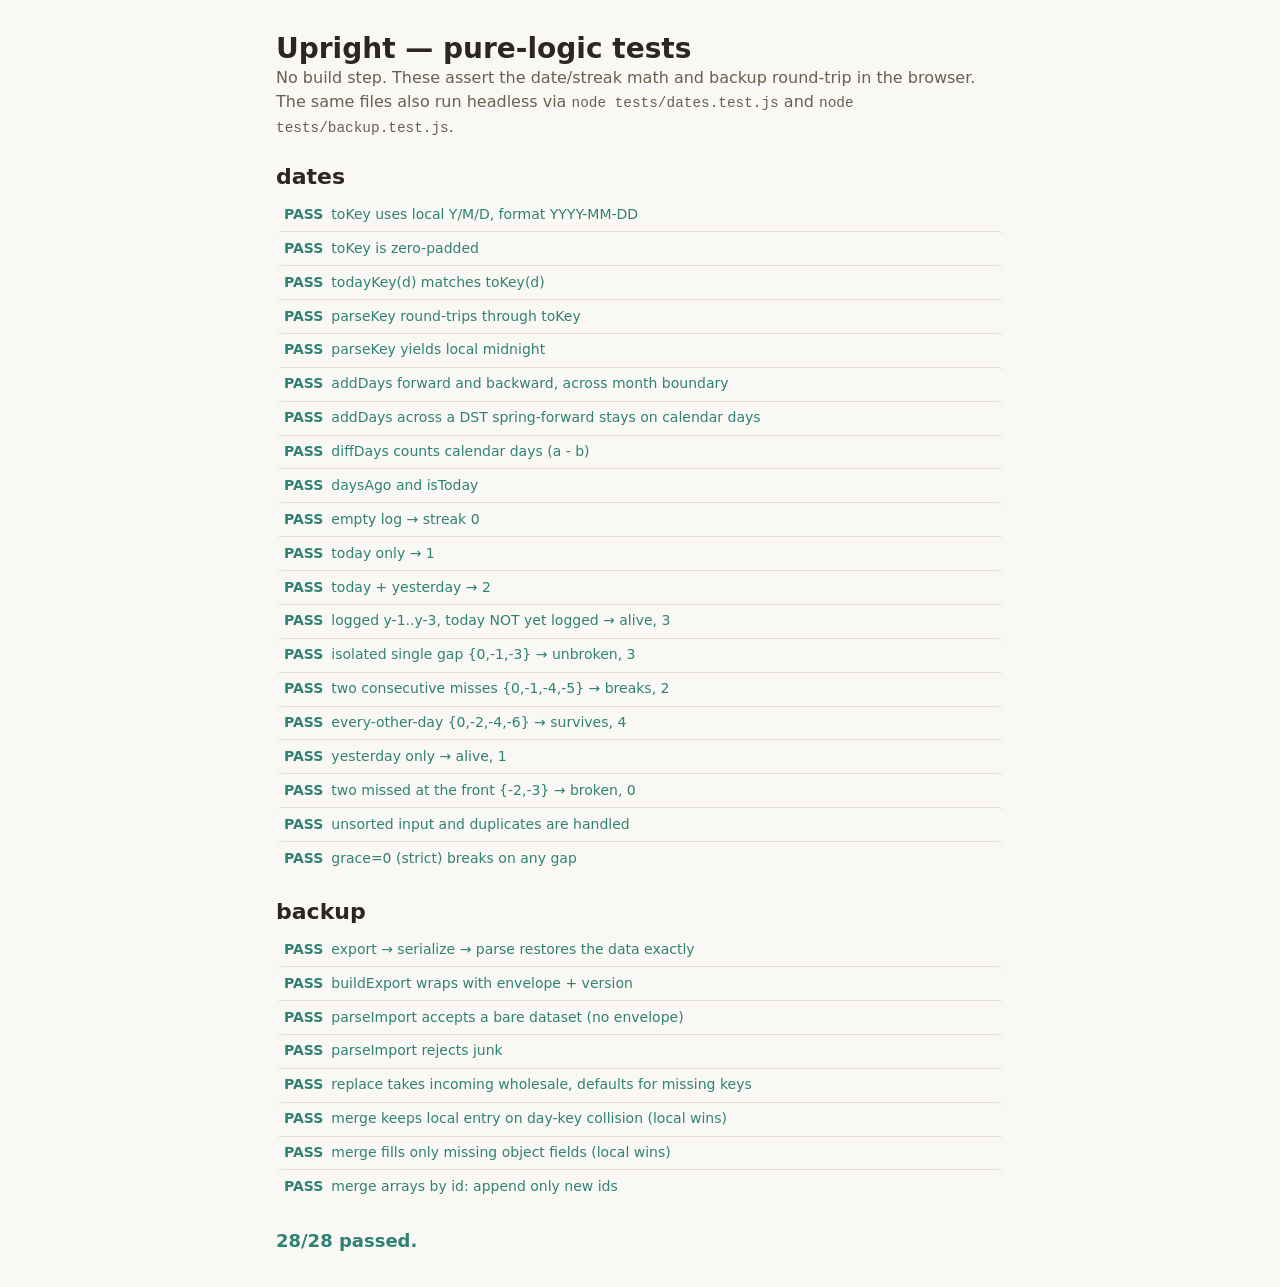
==== tests/index.html @ 831e99bb "Phase 0: foundation (store, dates, backup, router, shell) Local-first back-recovery app scaffold. No" ====
<!DOCTYPE html>
<html lang="en">
<head>
  <meta charset="UTF-8" />
  <meta name="viewport" content="width=device-width, initial-scale=1" />
  <title>Upright — tests</title>
  <link rel="stylesheet" href="../styles/tokens.css" />
  <link rel="stylesheet" href="../styles/base.css" />
  <link rel="stylesheet" href="../styles/components.css" />
  <style>
    body { max-width: 760px; margin: 0 auto; padding: 2rem 1rem; }
    .result { display: flex; gap: .5rem; padding: .35rem .5rem; border-radius: var(--radius-sm); font-size: var(--text-sm); }
    .result + .result { border-top: 1px solid var(--color-border); }
    .pass { color: var(--color-primary); }
    .fail { background: var(--color-danger-soft); color: var(--color-danger); }
    .detail { font-family: var(--font-mono); font-size: var(--text-xs); white-space: pre-wrap; opacity: .85; }
    .suite-title { margin: 1.5rem 0 .5rem; }
    .summary { font-size: var(--text-lg); font-weight: 600; margin-top: 1.5rem; }
  </style>
</head>
<body>
  <h1>Upright — pure-logic tests</h1>
  <p class="text-muted">No build step. These assert the date/streak math and backup round-trip in the browser.
  The same files also run headless via <code>node tests/dates.test.js</code> and <code>node tests/backup.test.js</code>.</p>
  <div id="out"></div>

  <script type="module">
    import datesSuite from './dates.test.js';
    import backupSuite from './backup.test.js';

    const out = document.getElementById('out');
    const suites = [datesSuite, backupSuite];
    let total = 0, failed = 0;

    for (const s of suites) {
      const h = document.createElement('h2');
      h.className = 'suite-title';
      h.textContent = s.name;
      out.appendChild(h);
      for (const r of s.results) {
        total++;
        if (!r.ok) failed++;
        const row = document.createElement('div');
        row.className = 'result ' + (r.ok ? 'pass' : 'fail');
        const tag = document.createElement('strong');
        tag.textContent = r.ok ? 'PASS' : 'FAIL';
        const label = document.createElement('span');
        label.textContent = r.label;
        row.append(tag, label);
        if (r.detail) {
          const d = document.createElement('div');
          d.className = 'detail';
          d.textContent = r.detail;
          row.appendChild(d);
        }
        out.appendChild(row);
      }
    }

    const summary = document.createElement('div');
    summary.className = 'summary ' + (failed ? 'fail' : 'pass');
    summary.textContent = `${total - failed}/${total} passed.`;
    out.appendChild(summary);
  </script>
</body>
</html>
---- styles/tokens.css ----
/* tokens.css — design tokens. The single place colors, spacing, type and
   elevation are defined. Everything else references var(--…) so the whole app
   re-themes from here. Light is default; dark follows the OS via
   prefers-color-scheme, and can be forced with <html data-theme="dark|light">. */

:root {
  /* --- palette: calm, warm, recovery-minded ----------------------------- */
  /* Brand: a grounded teal-green (steady, clinical-but-kind). */
  --green-50: #eef6f4;
  --green-100: #d4e9e4;
  --green-200: #a9d3c9;
  --green-300: #79b8ab;
  --green-400: #4f9c8d;
  --green-500: #2f8273; /* primary */
  --green-600: #246a5e;
  --green-700: #1c5249;
  /* Accent: warm amber for streaks / encouragement. */
  --amber-300: #f1c27a;
  --amber-400: #e6a957;
  --amber-500: #d8913a;
  /* Signal colors. */
  --red-400: #e07a6b;
  --red-500: #cf5c4c;
  --blue-400: #5b9bd1; /* water */
  --violet-400: #8a86d6;

  /* Neutrals: warm sand greys so the UI feels soft, not sterile. */
  --sand-0: #ffffff;
  --sand-50: #faf8f5;
  --sand-100: #f3efe9;
  --sand-200: #e7e0d6;
  --sand-300: #d6ccbe;
  --sand-400: #b3a795;
  --sand-500: #8c8170;
  --sand-600: #66604f; /* lowered for contrast on light surfaces */
  --sand-700: #423d33;
  --sand-800: #2b271f;
  --sand-900: #1c1a15;

  /* --- semantic tokens (light) ------------------------------------------ */
  --color-bg: var(--sand-50);
  --color-bg-elevated: var(--sand-0);
  --color-surface: var(--sand-0);
  --color-surface-2: var(--sand-100);
  --color-border: var(--sand-200);
  --color-border-strong: var(--sand-300);

  --color-text: var(--sand-800);
  --color-text-muted: var(--sand-600);
  --color-text-faint: var(--sand-500);
  --color-text-on-accent: #ffffff;

  --color-primary: var(--green-500);
  --color-primary-hover: var(--green-600);
  --color-primary-soft: var(--green-50);
  --color-primary-border: var(--green-200);

  --color-accent: var(--amber-500);
  --color-accent-soft: #fbf1df;

  --color-danger: var(--red-500);
  --color-danger-soft: #fbece9;
  --color-water: var(--blue-400);

  --color-focus: var(--green-400);

  /* --- spacing scale (4px base) ----------------------------------------- */
  --space-1: 0.25rem;
  --space-2: 0.5rem;
  --space-3: 0.75rem;
  --space-4: 1rem;
  --space-5: 1.5rem;
  --space-6: 2rem;
  --space-7: 3rem;
  --space-8: 4rem;

  /* --- radii ------------------------------------------------------------ */
  --radius-sm: 6px;
  --radius-md: 10px;
  --radius-lg: 16px;
  --radius-xl: 24px;
  --radius-full: 999px;

  /* --- typography ------------------------------------------------------- */
  --font-sans: ui-sans-serif, system-ui, -apple-system, "Segoe UI", Roboto, Helvetica, Arial, sans-serif;
  --font-mono: ui-monospace, "SF Mono", Menlo, Consolas, monospace;

  --text-xs: 0.75rem;
  --text-sm: 0.875rem;
  --text-base: 1rem;
  --text-lg: 1.125rem;
  --text-xl: 1.375rem;
  --text-2xl: 1.75rem;
  --text-3xl: 2.25rem;

  --leading-tight: 1.2;
  --leading-normal: 1.55;

  --weight-normal: 400;
  --weight-medium: 500;
  --weight-semibold: 600;
  --weight-bold: 700;

  /* --- elevation -------------------------------------------------------- */
  --shadow-sm: 0 1px 2px rgba(28, 26, 21, 0.06), 0 1px 1px rgba(28, 26, 21, 0.04);
  --shadow-md: 0 2px 8px rgba(28, 26, 21, 0.08), 0 1px 3px rgba(28, 26, 21, 0.05);
  --shadow-lg: 0 8px 28px rgba(28, 26, 21, 0.12), 0 2px 8px rgba(28, 26, 21, 0.06);

  /* --- motion ----------------------------------------------------------- */
  --transition-fast: 120ms ease;
  --transition-base: 200ms ease;

  /* --- layout ----------------------------------------------------------- */
  --layout-max: 1100px;
  --header-h: 60px;
  --z-header: 100;
  --z-toast: 1000;
}

@media (prefers-color-scheme: dark) {
  :root:not([data-theme="light"]) {
    --color-bg: var(--sand-900);
    --color-bg-elevated: var(--sand-800);
    --color-surface: #232017;
    --color-surface-2: #2c281f;
    --color-border: #38332a;
    --color-border-strong: #4a4438;

    --color-text: #f1ece2;
    --color-text-muted: #b8b0a0;
    --color-text-faint: #8c8473;
    --color-text-on-accent: #11150f;

    --color-primary: var(--green-300);
    --color-primary-hover: var(--green-200);
    --color-primary-soft: #1a2a26;
    --color-primary-border: #2c4a43;

    --color-accent: var(--amber-300);
    --color-accent-soft: #33291a;

    --color-danger: var(--red-400);
    --color-danger-soft: #3a221f;
    --color-water: #6fa9d6;

    --color-focus: var(--green-300);

    --shadow-sm: 0 1px 2px rgba(0, 0, 0, 0.4);
    --shadow-md: 0 2px 10px rgba(0, 0, 0, 0.45);
    --shadow-lg: 0 10px 32px rgba(0, 0, 0, 0.55);
  }
}

/* Forced dark via attribute (mirrors the media query block above). */
:root[data-theme="dark"] {
  --color-bg: var(--sand-900);
  --color-bg-elevated: var(--sand-800);
  --color-surface: #232017;
  --color-surface-2: #2c281f;
  --color-border: #38332a;
  --color-border-strong: #4a4438;
  --color-text: #f1ece2;
  --color-text-muted: #b8b0a0;
  --color-text-faint: #8c8473;
  --color-text-on-accent: #11150f;
  --color-primary: var(--green-300);
  --color-primary-hover: var(--green-200);
  --color-primary-soft: #1a2a26;
  --color-primary-border: #2c4a43;
  --color-accent: var(--amber-300);
  --color-accent-soft: #33291a;
  --color-danger: var(--red-400);
  --color-danger-soft: #3a221f;
  --color-water: #6fa9d6;
  --color-focus: var(--green-300);
}
---- styles/base.css ----
/* base.css — reset + element defaults + accessibility primitives. */

*,
*::before,
*::after {
  box-sizing: border-box;
}

* {
  margin: 0;
}

html {
  -webkit-text-size-adjust: 100%;
  scroll-behavior: smooth;
}

body {
  font-family: var(--font-sans);
  font-size: var(--text-base);
  line-height: var(--leading-normal);
  color: var(--color-text);
  background: var(--color-bg);
  min-height: 100vh;
  -webkit-font-smoothing: antialiased;
  text-rendering: optimizeLegibility;
}

h1, h2, h3, h4 {
  line-height: var(--leading-tight);
  font-weight: var(--weight-semibold);
  color: var(--color-text);
}

h1 { font-size: var(--text-2xl); }
h2 { font-size: var(--text-xl); }
h3 { font-size: var(--text-lg); }

p { color: var(--color-text); }

a {
  color: var(--color-primary);
  text-decoration: none;
}
a:hover { text-decoration: underline; }

img, svg, video, canvas {
  display: block;
  max-width: 100%;
}

button,
input,
select,
textarea {
  font: inherit;
  color: inherit;
}

ul, ol { padding-left: var(--space-5); }

code, pre { font-family: var(--font-mono); font-size: 0.9em; }

/* Visible, consistent focus ring everywhere (keyboard users). */
:focus-visible {
  outline: 3px solid var(--color-focus);
  outline-offset: 2px;
  border-radius: var(--radius-sm);
}
:focus:not(:focus-visible) { outline: none; }

/* Skip link — first tab stop, jumps past the nav to the main content. */
.skip-link {
  position: absolute;
  left: var(--space-3);
  top: -100px;
  z-index: calc(var(--z-header) + 1);
  background: var(--color-primary);
  color: var(--color-text-on-accent);
  padding: var(--space-2) var(--space-4);
  border-radius: var(--radius-md);
  transition: top var(--transition-fast);
}
.skip-link:focus {
  top: var(--space-3);
  text-decoration: none;
}

/* Screen-reader-only utility. */
.visually-hidden {
  position: absolute !important;
  width: 1px; height: 1px;
  padding: 0; margin: -1px;
  overflow: hidden;
  clip: rect(0 0 0 0);
  white-space: nowrap;
  border: 0;
}

.text-muted { color: var(--color-text-muted); }
.text-faint { color: var(--color-text-faint); }

/* Respect users who ask for less motion. */
@media (prefers-reduced-motion: reduce) {
  html { scroll-behavior: auto; }
  *,
  *::before,
  *::after {
    animation-duration: 0.001ms !important;
    animation-iteration-count: 1 !important;
    transition-duration: 0.001ms !important;
  }
}
---- styles/components.css ----
/* components.css — reusable UI primitives: buttons, cards, forms, badges,
   toasts, empty states. Module views compose these classes. */

/* --- buttons ------------------------------------------------------------ */
.btn {
  display: inline-flex;
  align-items: center;
  justify-content: center;
  gap: var(--space-2);
  padding: var(--space-2) var(--space-4);
  border: 1px solid transparent;
  border-radius: var(--radius-md);
  background: var(--color-surface-2);
  color: var(--color-text);
  font-size: var(--text-sm);
  font-weight: var(--weight-medium);
  cursor: pointer;
  transition: background var(--transition-fast), border-color var(--transition-fast), transform var(--transition-fast);
  white-space: nowrap;
}
.btn:hover { background: var(--color-border); }
.btn:active { transform: translateY(1px); }
.btn:disabled { opacity: 0.5; cursor: not-allowed; }

.btn--primary {
  background: var(--color-primary);
  color: var(--color-text-on-accent);
}
.btn--primary:hover { background: var(--color-primary-hover); }

.btn--ghost {
  background: transparent;
  border-color: var(--color-border-strong);
}
.btn--ghost:hover { background: var(--color-surface-2); }

.btn--danger {
  background: var(--color-danger-soft);
  color: var(--color-danger);
  border-color: transparent;
}
.btn--danger:hover { background: var(--color-danger); color: #fff; }

.btn--sm { padding: var(--space-1) var(--space-3); font-size: var(--text-xs); }
.btn--lg { padding: var(--space-3) var(--space-5); font-size: var(--text-base); }
.btn--block { width: 100%; }

/* --- cards -------------------------------------------------------------- */
.card {
  background: var(--color-surface);
  border: 1px solid var(--color-border);
  border-radius: var(--radius-lg);
  padding: var(--space-5);
  box-shadow: var(--shadow-sm);
}
.card + .card { margin-top: var(--space-4); }
.card__title {
  font-size: var(--text-lg);
  margin-bottom: var(--space-4);
}
.card__subtitle {
  color: var(--color-text-muted);
  font-size: var(--text-sm);
  margin-top: calc(var(--space-1) * -1);
  margin-bottom: var(--space-4);
}

/* --- forms -------------------------------------------------------------- */
.field { margin-bottom: var(--space-4); }
.field > label {
  display: block;
  font-size: var(--text-sm);
  font-weight: var(--weight-medium);
  margin-bottom: var(--space-2);
}
.field__hint {
  display: block;
  font-size: var(--text-xs);
  color: var(--color-text-muted);
  margin-top: var(--space-1);
}

.input,
.textarea,
.select {
  width: 100%;
  padding: var(--space-2) var(--space-3);
  background: var(--color-bg-elevated);
  border: 1px solid var(--color-border-strong);
  border-radius: var(--radius-md);
  color: var(--color-text);
  transition: border-color var(--transition-fast);
}
.input:focus,
.textarea:focus,
.select:focus {
  border-color: var(--color-primary);
  outline: none;
}
.textarea { min-height: 96px; resize: vertical; }

.radio-row { display: flex; gap: var(--space-4); flex-wrap: wrap; }
.radio-row label {
  display: inline-flex;
  align-items: center;
  gap: var(--space-2);
  font-size: var(--text-sm);
}

/* --- badges + pills ----------------------------------------------------- */
.badge {
  display: inline-flex;
  align-items: center;
  gap: var(--space-1);
  padding: 2px var(--space-2);
  border-radius: var(--radius-full);
  font-size: var(--text-xs);
  font-weight: var(--weight-medium);
  background: var(--color-surface-2);
  color: var(--color-text-muted);
}
.badge--primary { background: var(--color-primary-soft); color: var(--color-primary); }
.badge--accent { background: var(--color-accent-soft); color: var(--color-accent); }

.tag {
  font-size: var(--text-xs);
  padding: 2px var(--space-2);
  border-radius: var(--radius-sm);
  background: var(--color-primary-soft);
  color: var(--color-primary);
  border: 1px solid var(--color-primary-border);
}

/* --- empty state -------------------------------------------------------- */
.empty {
  text-align: center;
  padding: var(--space-7) var(--space-4);
  color: var(--color-text-muted);
}
.empty__icon { font-size: var(--text-3xl); margin-bottom: var(--space-3); }
.empty__title { color: var(--color-text); font-size: var(--text-lg); margin-bottom: var(--space-2); }

/* --- callouts (disclaimer / red-flag) ----------------------------------- */
.callout {
  border-radius: var(--radius-md);
  padding: var(--space-4);
  border: 1px solid var(--color-border);
  background: var(--color-surface-2);
  font-size: var(--text-sm);
}
.callout--warn {
  background: var(--color-danger-soft);
  border-color: transparent;
}
.callout__title { font-weight: var(--weight-semibold); margin-bottom: var(--space-1); }

/* --- toast -------------------------------------------------------------- */
.toast-container {
  position: fixed;
  right: var(--space-4);
  bottom: var(--space-4);
  z-index: var(--z-toast);
  display: flex;
  flex-direction: column;
  gap: var(--space-2);
  max-width: min(92vw, 380px);
}
.toast {
  display: flex;
  align-items: center;
  gap: var(--space-3);
  padding: var(--space-3) var(--space-4);
  border-radius: var(--radius-md);
  background: var(--color-bg-elevated);
  color: var(--color-text);
  border: 1px solid var(--color-border);
  border-left: 4px solid var(--color-primary);
  box-shadow: var(--shadow-lg);
  animation: toast-in var(--transition-base);
}
.toast--success { border-left-color: var(--color-primary); }
.toast--warn { border-left-color: var(--color-accent); }
.toast--error { border-left-color: var(--color-danger); }
.toast__msg { flex: 1; font-size: var(--text-sm); }
.toast__action {
  background: none; border: none; cursor: pointer;
  color: var(--color-primary); font-weight: var(--weight-semibold); font-size: var(--text-sm);
}
.toast__close {
  background: none; border: none; cursor: pointer;
  color: var(--color-text-faint); font-size: var(--text-lg); line-height: 1;
  padding: 0 var(--space-1);
}
.toast--leaving { animation: toast-out var(--transition-base) forwards; }

@keyframes toast-in {
  from { opacity: 0; transform: translateY(8px); }
  to { opacity: 1; transform: translateY(0); }
}
@keyframes toast-out {
  from { opacity: 1; transform: translateY(0); }
  to { opacity: 0; transform: translateY(8px); }
}

/* --- placeholder (unbuilt routes) -------------------------------------- */
.placeholder {
  text-align: center;
  padding: var(--space-7) var(--space-4);
}
.placeholder__phase {
  display: inline-block;
  margin-bottom: var(--space-3);
}
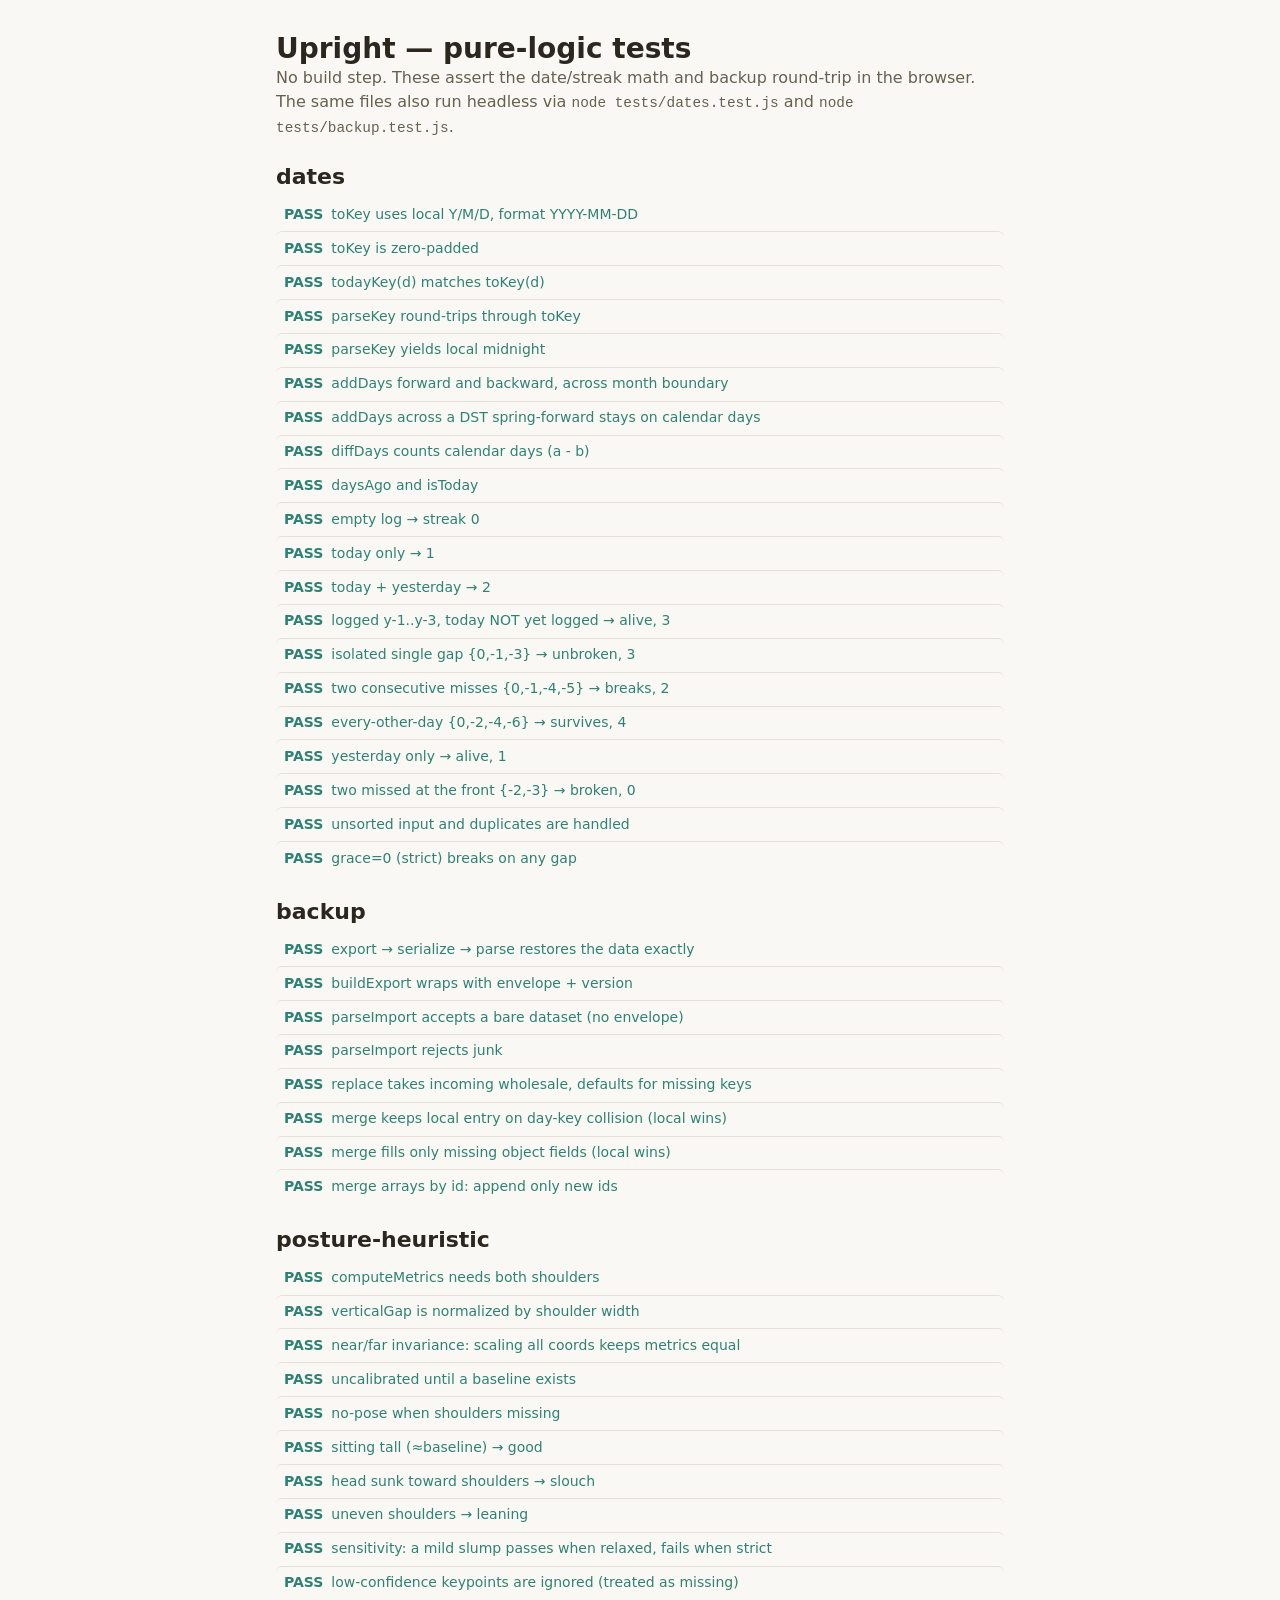
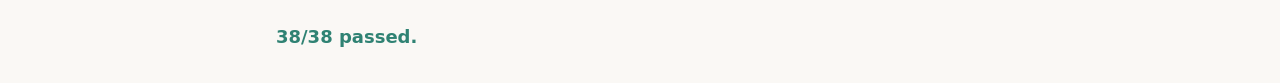
==== commit fc21cb4d: "Phase 5: camera posture AI (vendored TF.js + MoveNet) - posture-heuristic.js: PURE keypoints→verdict" ====
--- a/tests/index.html
+++ b/tests/index.html
@@ -27,9 +27,10 @@
   <script type="module">
     import datesSuite from './dates.test.js';
     import backupSuite from './backup.test.js';
+    import postureSuite from './posture-heuristic.test.js';
 
     const out = document.getElementById('out');
-    const suites = [datesSuite, backupSuite];
+    const suites = [datesSuite, backupSuite, postureSuite];
     let total = 0, failed = 0;
 
     for (const s of suites) {
--- a/styles/components.css
+++ b/styles/components.css
@@ -154,6 +154,9 @@
 }
 .callout__title { font-weight: var(--weight-semibold); margin-bottom: var(--space-1); }
 
+/* Horizontal divider inside cards. */
+.rule { border: none; border-top: 1px solid var(--color-border); margin: var(--space-4) 0; }
+
 /* --- toast -------------------------------------------------------------- */
 .toast-container {
   position: fixed;
@@ -211,3 +214,169 @@
   display: inline-block;
   margin-bottom: var(--space-3);
 }
+
+/* --- sliders ------------------------------------------------------------ */
+.slider-field .slider__value {
+  font-variant-numeric: tabular-nums;
+  font-weight: var(--weight-semibold);
+  color: var(--color-primary);
+}
+.slider {
+  width: 100%;
+  -webkit-appearance: none;
+  appearance: none;
+  height: 6px;
+  border-radius: var(--radius-full);
+  background: var(--color-surface-2);
+  outline-offset: 4px;
+}
+.slider::-webkit-slider-thumb {
+  -webkit-appearance: none;
+  appearance: none;
+  width: 20px; height: 20px;
+  border-radius: 50%;
+  background: var(--color-primary);
+  border: 2px solid var(--color-bg-elevated);
+  box-shadow: var(--shadow-sm);
+  cursor: pointer;
+}
+.slider::-moz-range-thumb {
+  width: 20px; height: 20px;
+  border-radius: 50%;
+  background: var(--color-primary);
+  border: 2px solid var(--color-bg-elevated);
+  cursor: pointer;
+}
+
+/* --- charts ------------------------------------------------------------- */
+.chart { display: block; width: 100%; }
+.chart-legend {
+  display: flex;
+  gap: var(--space-4);
+  flex-wrap: wrap;
+  margin-top: var(--space-2);
+  font-size: var(--text-xs);
+  color: var(--color-text-muted);
+}
+.chart-legend span { display: inline-flex; align-items: center; gap: var(--space-2); }
+.chart-legend .swatch { width: 12px; height: 3px; border-radius: 2px; display: inline-block; }
+.chart-ranges { display: flex; gap: var(--space-1); }
+
+/* --- stat tiles --------------------------------------------------------- */
+.tile {
+  background: var(--color-surface);
+  border: 1px solid var(--color-border);
+  border-radius: var(--radius-lg);
+  padding: var(--space-4);
+  box-shadow: var(--shadow-sm);
+  text-align: left;
+  display: flex;
+  flex-direction: column;
+  gap: 2px;
+}
+.tile--link {
+  cursor: pointer;
+  color: inherit;
+  font: inherit;
+  transition: border-color var(--transition-fast), transform var(--transition-fast), box-shadow var(--transition-fast);
+}
+.tile--link:hover {
+  border-color: var(--color-primary-border);
+  box-shadow: var(--shadow-md);
+  text-decoration: none;
+  transform: translateY(-1px);
+}
+.tile__icon { font-size: var(--text-xl); margin-bottom: var(--space-1); }
+.tile__value {
+  font-size: var(--text-2xl);
+  font-weight: var(--weight-bold);
+  line-height: 1.1;
+  font-variant-numeric: tabular-nums;
+}
+.tile__label { font-size: var(--text-sm); color: var(--color-text-muted); }
+.tile__sub { font-size: var(--text-xs); color: var(--color-text-faint); margin-top: 2px; }
+
+/* Ring + label layout used on the goals view. */
+.ring-group {
+  display: flex;
+  gap: var(--space-6);
+  flex-wrap: wrap;
+  justify-content: center;
+  align-items: center;
+}
+.ring-block { text-align: center; }
+.ring-block__label { margin-top: var(--space-2); font-weight: var(--weight-medium); }
+.ring-block__actions { margin-top: var(--space-3); display: flex; gap: var(--space-2); justify-content: center; flex-wrap: wrap; }
+
+/* --- posture self-log --------------------------------------------------- */
+.posture-scale {
+  display: grid;
+  grid-template-columns: repeat(5, 1fr);
+  gap: var(--space-2);
+}
+.posture-btn {
+  flex-direction: column;
+  gap: var(--space-1);
+  padding: var(--space-3) var(--space-1);
+  height: 100%;
+}
+.posture-btn__emoji { font-size: var(--text-2xl); }
+.posture-btn__label { font-size: var(--text-xs); color: var(--color-text-muted); }
+.posture-list { list-style: none; padding: 0; margin: 0; }
+.posture-list__item {
+  display: flex;
+  align-items: center;
+  gap: var(--space-3);
+  padding: var(--space-2) 0;
+}
+.posture-list__item + .posture-list__item { border-top: 1px solid var(--color-border); }
+
+@media (max-width: 480px) {
+  .posture-btn__label { display: none; }
+}
+
+/* --- dashboard quick-log ------------------------------------------------ */
+.quicklog { display: flex; gap: var(--space-2); flex-wrap: wrap; align-items: center; }
+.quicklog__group { display: flex; gap: var(--space-2); align-items: center; flex-wrap: wrap; }
+.quicklog__sep { width: 1px; align-self: stretch; background: var(--color-border); margin: 0 var(--space-2); }
+.posture-mini { display: inline-flex; gap: 4px; }
+.posture-mini button {
+  font-size: var(--text-lg);
+  line-height: 1;
+  padding: var(--space-1) var(--space-2);
+  background: var(--color-surface-2);
+  border: 1px solid var(--color-border);
+  border-radius: var(--radius-md);
+  cursor: pointer;
+}
+.posture-mini button:hover { border-color: var(--color-primary-border); background: var(--color-primary-soft); }
+
+/* --- camera posture AI -------------------------------------------------- */
+.cam-status { display: flex; align-items: center; gap: var(--space-2); font-weight: var(--weight-medium); }
+.cam-status__text { font-size: var(--text-base); }
+.cam-dot {
+  width: 12px; height: 12px; border-radius: 50%;
+  background: var(--color-text-faint);
+  flex: none;
+}
+.cam-dot--good { background: var(--color-primary); box-shadow: 0 0 0 4px var(--color-primary-soft); }
+.cam-dot--poor { background: var(--color-danger); box-shadow: 0 0 0 4px var(--color-danger-soft); }
+.cam-dot--warn { background: var(--color-accent); box-shadow: 0 0 0 4px var(--color-accent-soft); }
+.cam-dot--load { background: var(--color-accent); animation: cam-pulse 1s ease-in-out infinite; }
+.cam-dot--off { background: var(--color-text-faint); }
+@keyframes cam-pulse { 0%,100% { opacity: 1; } 50% { opacity: 0.3; } }
+
+.cam-video {
+  position: relative;
+  margin-top: var(--space-3);
+  max-width: 360px;
+  border-radius: var(--radius-md);
+  overflow: hidden;
+  background: #000;
+}
+.cam-video video { width: 100%; height: auto; transform: scaleX(-1); display: block; }
+.cam-badge {
+  position: absolute; bottom: var(--space-2); left: var(--space-2);
+  font-size: var(--text-xs); color: #fff;
+  background: rgba(0,0,0,0.55); padding: 2px var(--space-2); border-radius: var(--radius-full);
+}
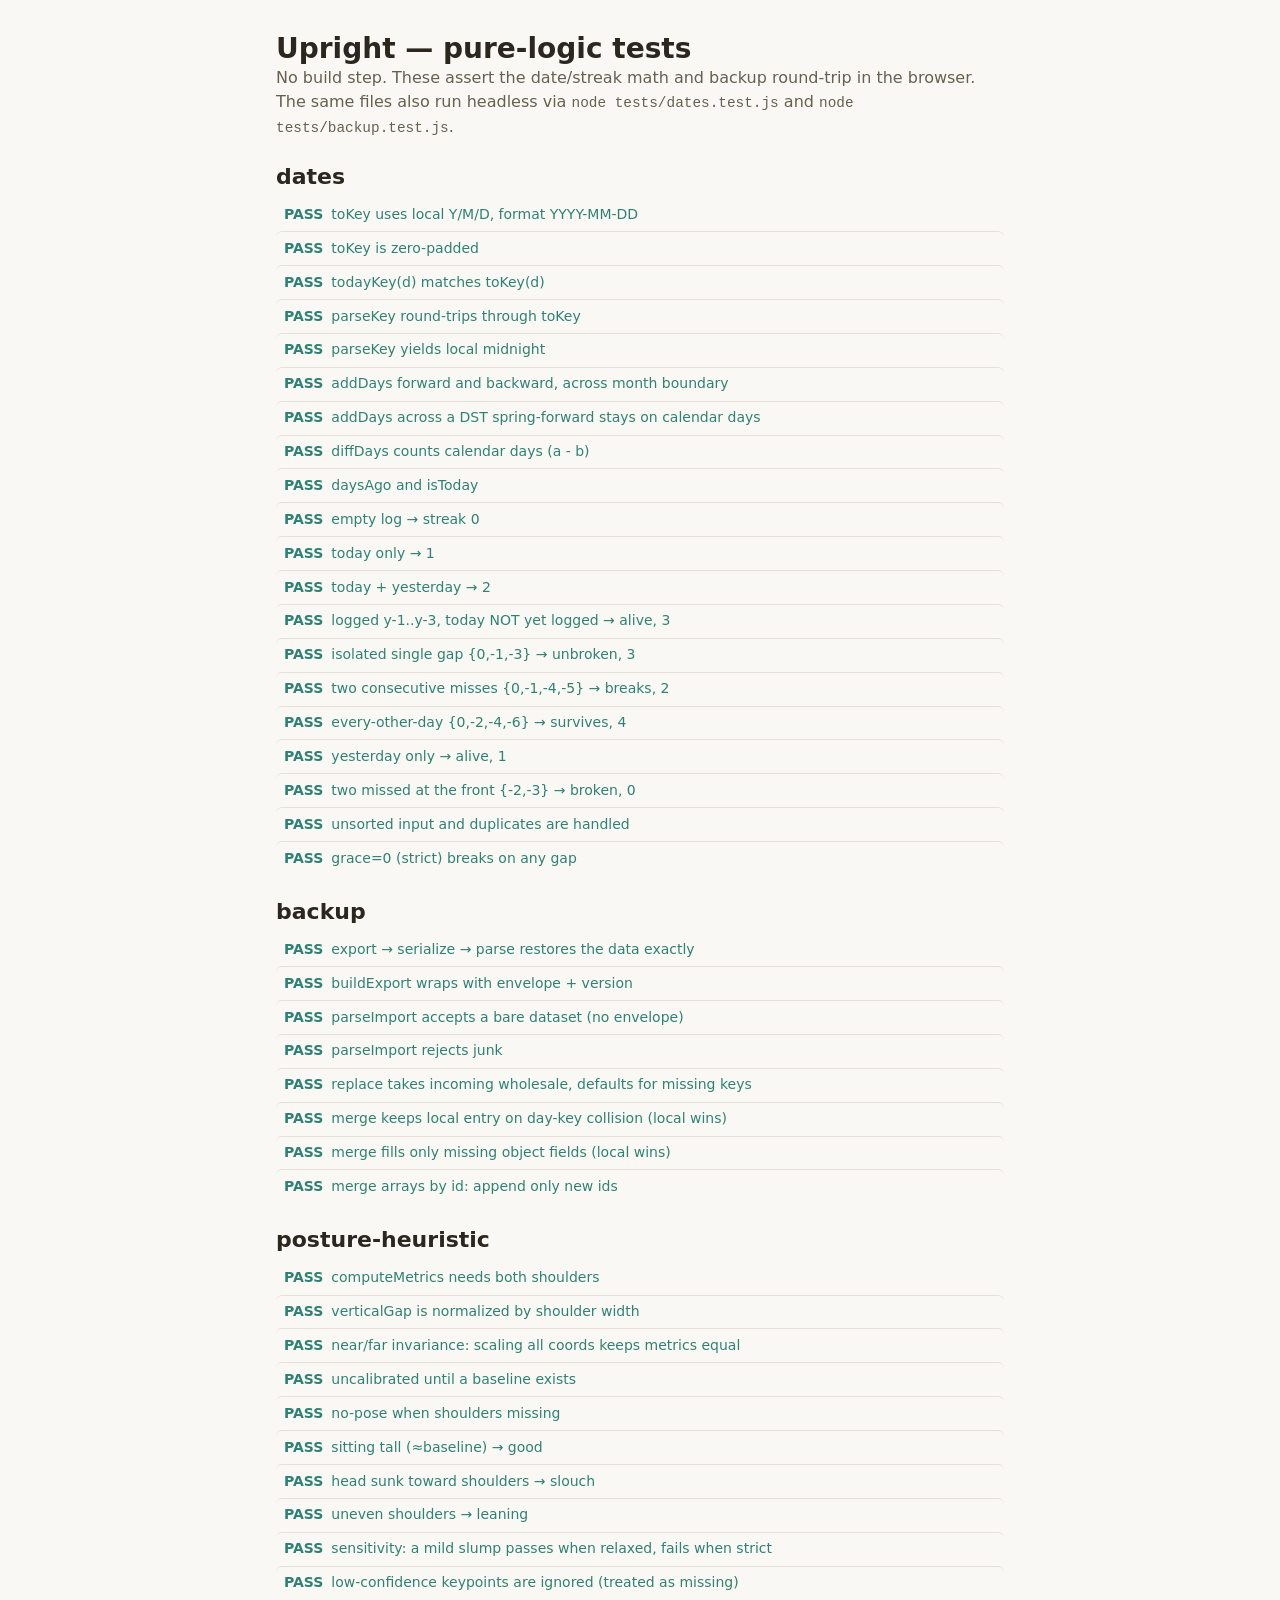
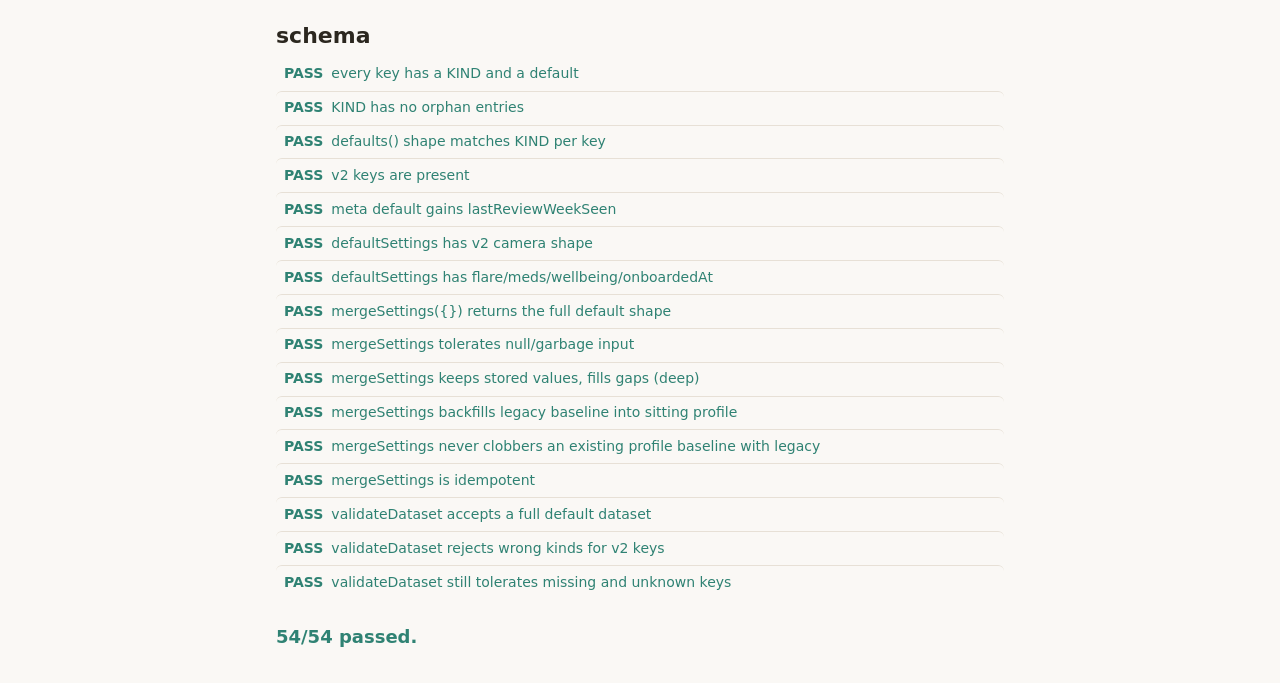
==== commit 3da15b21: "Phase 2: schema foundation — all v2 storage keys, settings shapes, legacy-baseline backfill, schema " ====
--- a/tests/index.html
+++ b/tests/index.html
@@ -28,9 +28,10 @@
     import datesSuite from './dates.test.js';
     import backupSuite from './backup.test.js';
     import postureSuite from './posture-heuristic.test.js';
+    import schemaSuite from './schema.test.js';
 
     const out = document.getElementById('out');
-    const suites = [datesSuite, backupSuite, postureSuite];
+    const suites = [datesSuite, backupSuite, postureSuite, schemaSuite];
     let total = 0, failed = 0;
 
     for (const s of suites) {
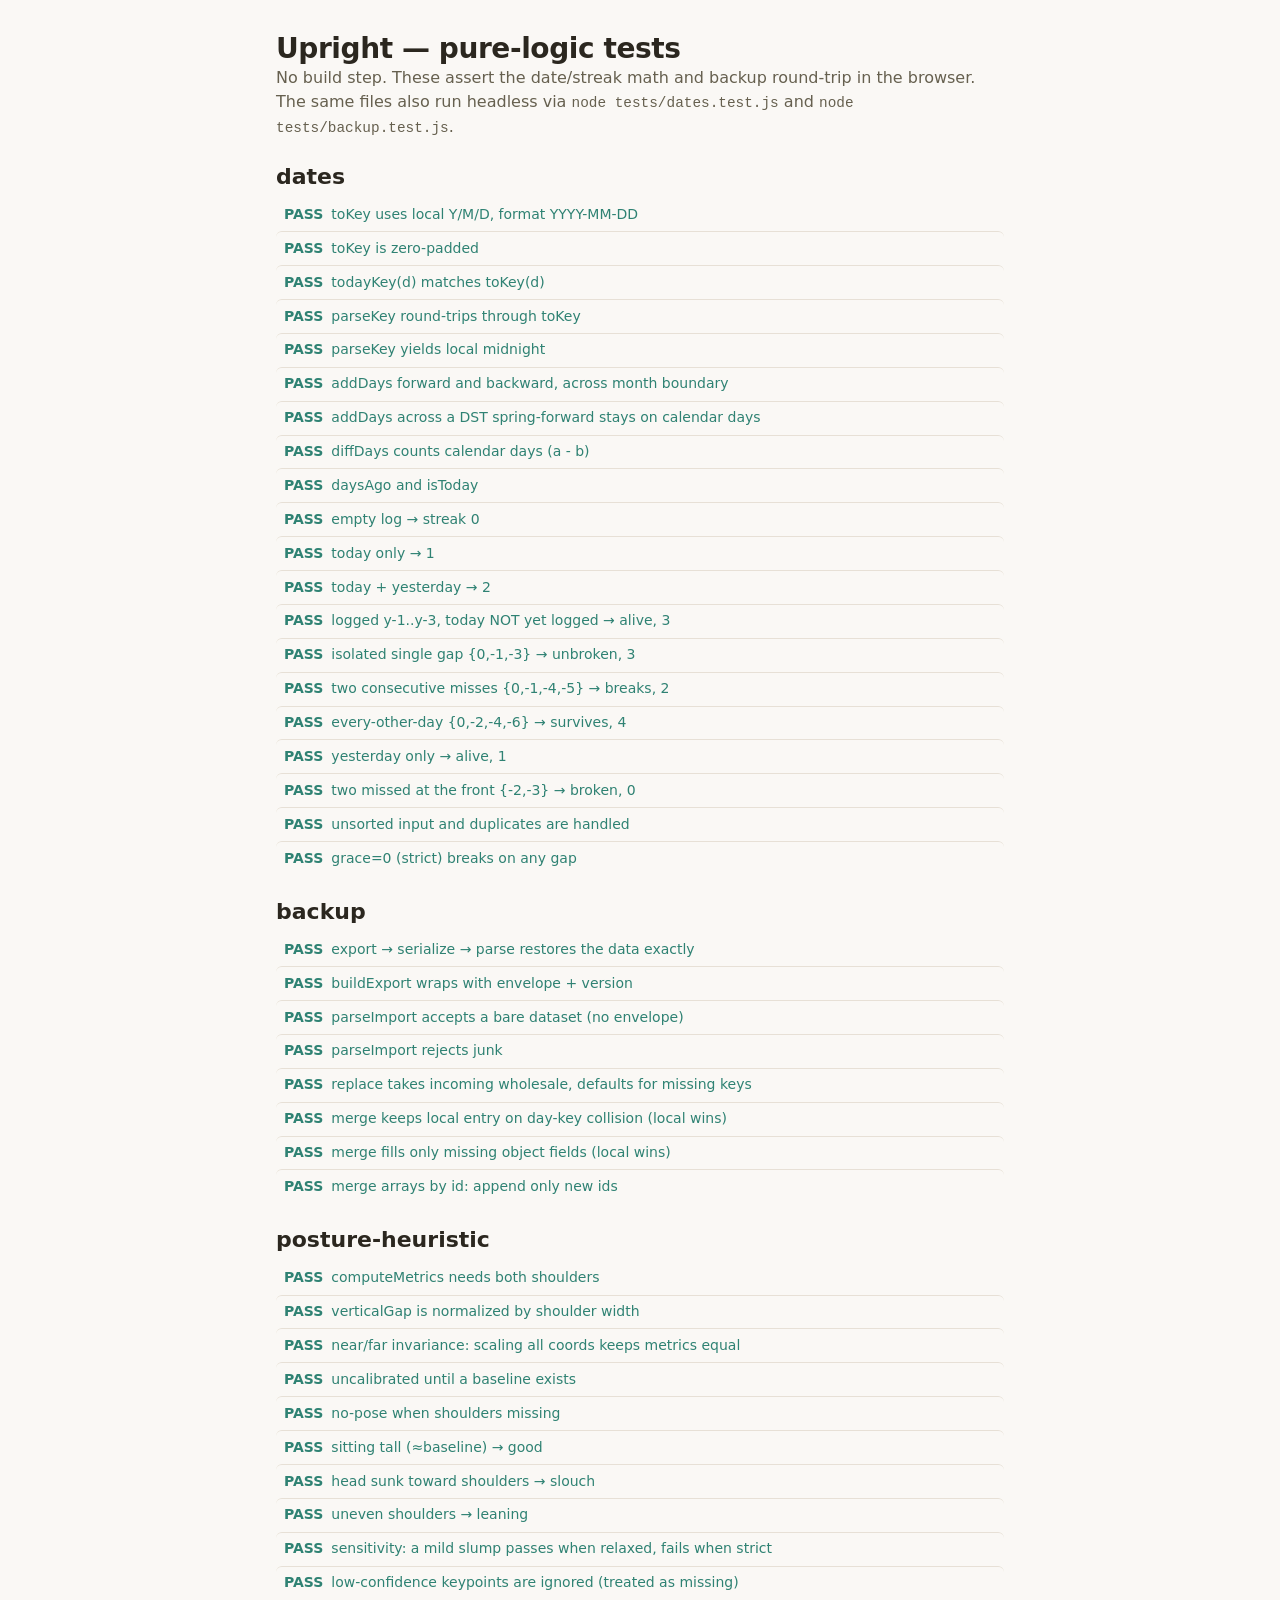
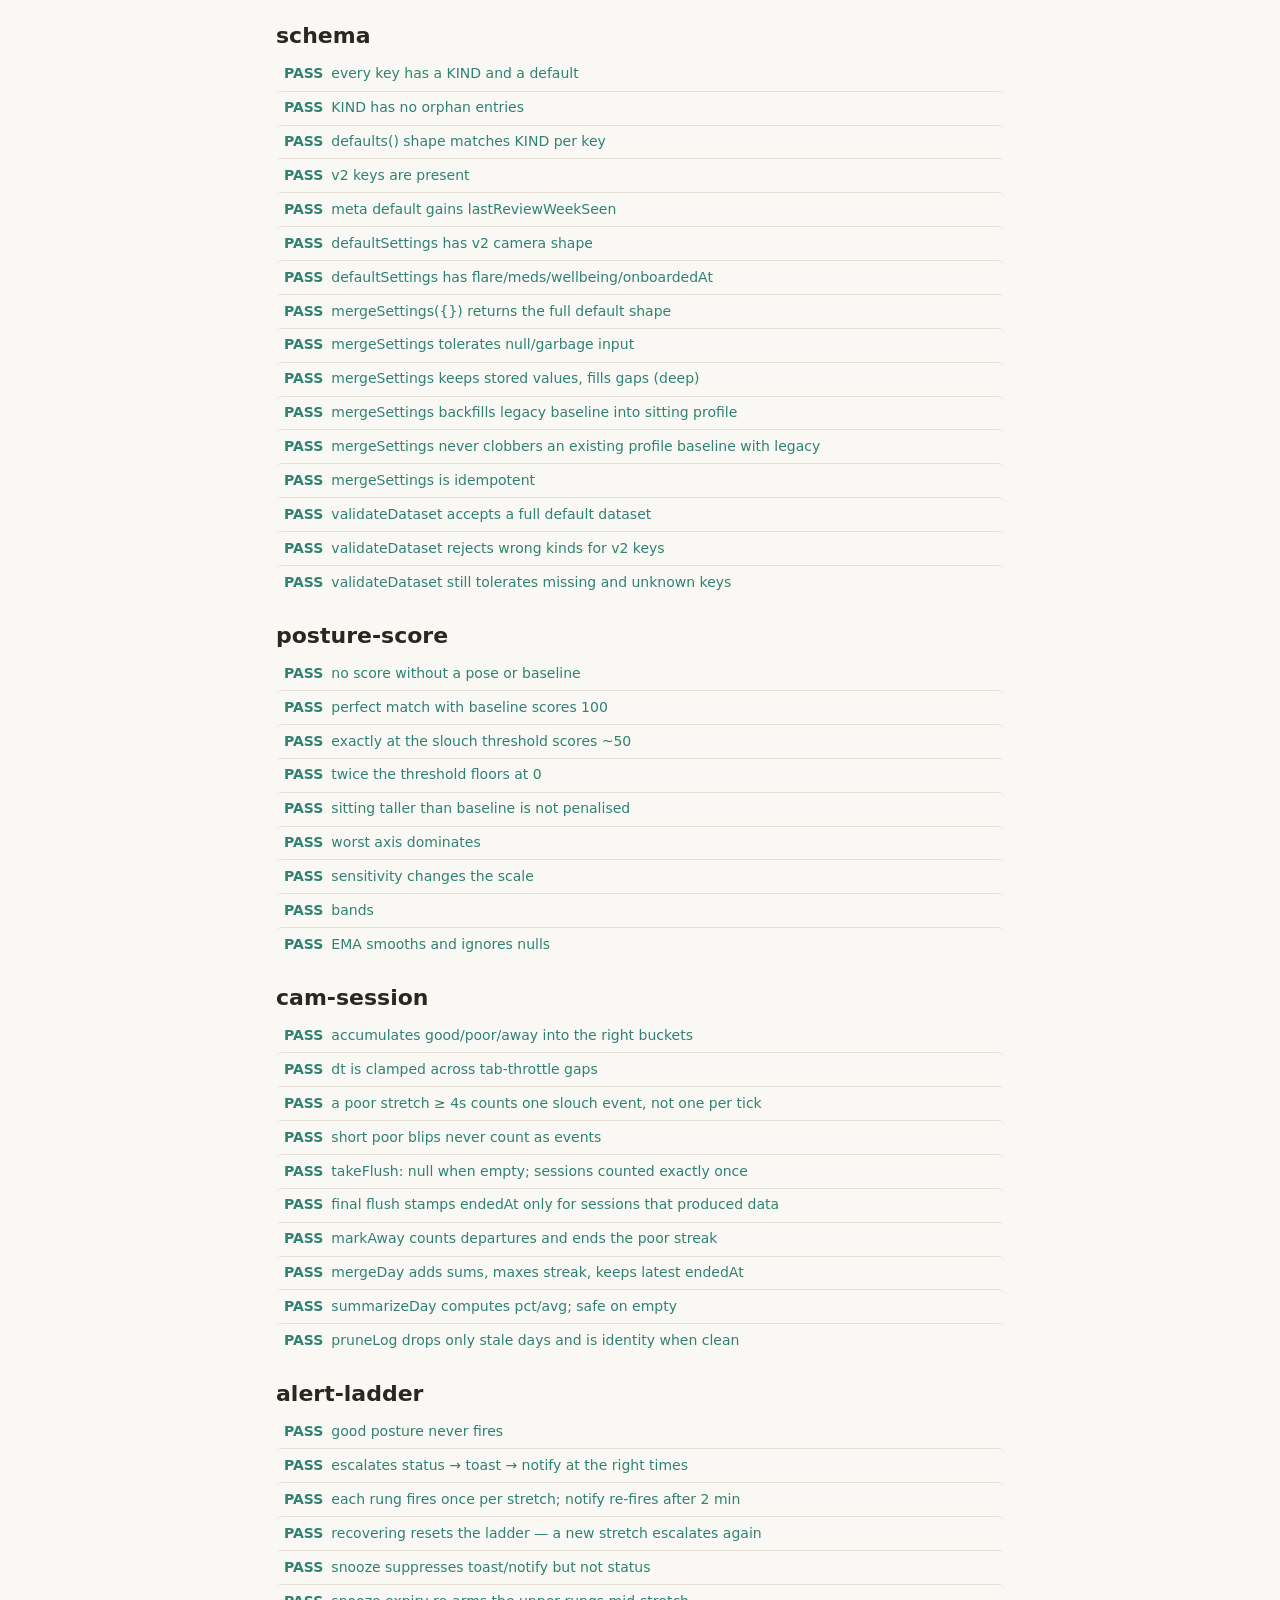
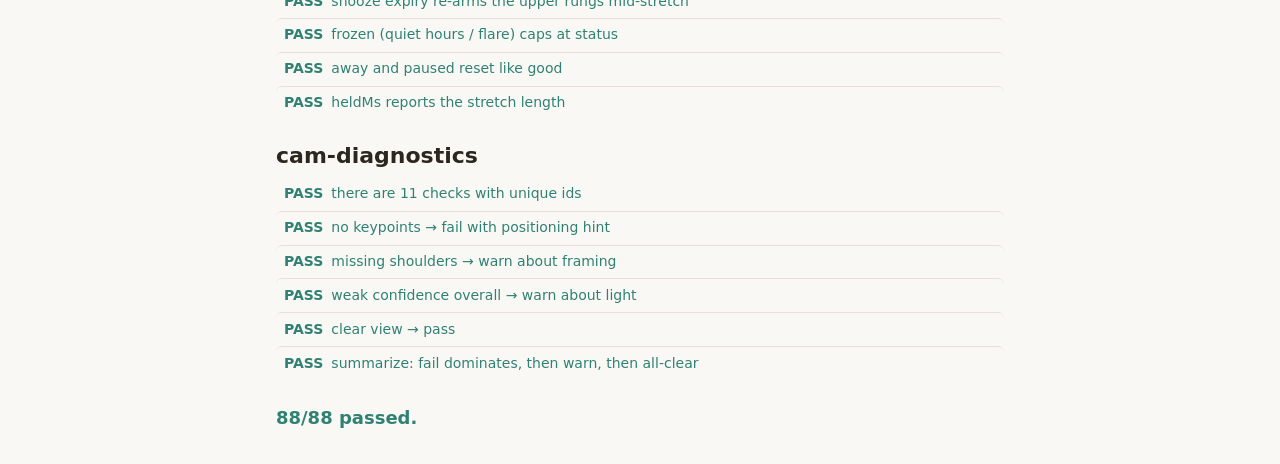
==== commit a3458860: "Phase 4: camera overhaul — state machine shell, pipeline/overlay/score/session/ladder/diagnostics mo" ====
--- a/tests/index.html
+++ b/tests/index.html
@@ -29,9 +29,13 @@
     import backupSuite from './backup.test.js';
     import postureSuite from './posture-heuristic.test.js';
     import schemaSuite from './schema.test.js';
+    import scoreSuite from './posture-score.test.js';
+    import camSessionSuite from './cam-session.test.js';
+    import ladderSuite from './alert-ladder.test.js';
+    import diagSuite from './cam-diagnostics.test.js';
 
     const out = document.getElementById('out');
-    const suites = [datesSuite, backupSuite, postureSuite, schemaSuite];
+    const suites = [datesSuite, backupSuite, postureSuite, schemaSuite, scoreSuite, camSessionSuite, ladderSuite, diagSuite];
     let total = 0, failed = 0;
 
     for (const s of suites) {
--- a/styles/tokens.css
+++ b/styles/tokens.css
@@ -1,7 +1,8 @@
-/* tokens.css — design tokens. The single place colors, spacing, type and
-   elevation are defined. Everything else references var(--…) so the whole app
-   re-themes from here. Light is default; dark follows the OS via
-   prefers-color-scheme, and can be forced with <html data-theme="dark|light">. */
+/* tokens.css — design tokens ("Steady" design language). The single place
+   colors, spacing, type, elevation and motion are defined. Everything else
+   references var(--…) so the whole app re-themes from here. Light is default;
+   dark follows the OS via prefers-color-scheme, and can be forced with
+   <html data-theme="dark|light">. */
 
 :root {
   /* --- palette: calm, warm, recovery-minded ----------------------------- */
@@ -18,10 +19,13 @@
   --amber-300: #f1c27a;
   --amber-400: #e6a957;
   --amber-500: #d8913a;
+  --amber-700: #7c4f12;
   /* Signal colors. */
   --red-400: #e07a6b;
   --red-500: #cf5c4c;
+  --red-700: #9e3a29;
   --blue-400: #5b9bd1; /* water */
+  --blue-700: #2b5d8a;
   --violet-400: #8a86d6;
 
   /* Neutrals: warm sand greys so the UI feels soft, not sterile. */
@@ -58,8 +62,22 @@
   --color-accent: var(--amber-500);
   --color-accent-soft: #fbf1df;
 
+  /* Semantic state colors. Every -soft background has a guaranteed-contrast
+     -text partner (≥ 4.5:1 on that soft background, both themes) — use the
+     -text variant for words, the plain variant for dots/strokes/fills. */
+  --color-success: var(--green-500);
+  --color-success-soft: var(--green-50);
+  --color-success-text: var(--green-700);
+  --color-warn: var(--amber-500);
+  --color-warn-soft: #fbf1df;
+  --color-warn-text: var(--amber-700);
+  --color-info: var(--blue-400);
+  --color-info-soft: #e9f2f9;
+  --color-info-text: var(--blue-700);
   --color-danger: var(--red-500);
   --color-danger-soft: #fbece9;
+  --color-danger-text: var(--red-700);
+
   --color-water: var(--blue-400);
 
   --color-focus: var(--green-400);
@@ -83,6 +101,10 @@
 
   /* --- typography ------------------------------------------------------- */
   --font-sans: ui-sans-serif, system-ui, -apple-system, "Segoe UI", Roboto, Helvetica, Arial, sans-serif;
+  /* Display face for big friendly numbers/headings. ui-rounded resolves on
+     Apple platforms; everywhere else it falls back to the sans stack — zero
+     webfont assets, consistent warmth where available. */
+  --font-display: ui-rounded, "SF Pro Rounded", var(--font-sans);
   --font-mono: ui-monospace, "SF Mono", Menlo, Consolas, monospace;
 
   --text-xs: 0.75rem;
@@ -92,43 +114,61 @@
   --text-xl: 1.375rem;
   --text-2xl: 1.75rem;
   --text-3xl: 2.25rem;
+  --text-4xl: 3rem;
 
   --leading-tight: 1.2;
   --leading-normal: 1.55;
+
+  --tracking-tight: -0.015em;
+  --tracking-normal: 0;
+  --tracking-wide: 0.05em;
 
   --weight-normal: 400;
   --weight-medium: 500;
   --weight-semibold: 600;
   --weight-bold: 700;
 
-  /* --- elevation -------------------------------------------------------- */
+  /* --- elevation (layered: tight contact shadow + soft ambient) ---------- */
+  --shadow-xs: 0 1px 1px rgba(28, 26, 21, 0.05);
   --shadow-sm: 0 1px 2px rgba(28, 26, 21, 0.06), 0 1px 1px rgba(28, 26, 21, 0.04);
   --shadow-md: 0 2px 8px rgba(28, 26, 21, 0.08), 0 1px 3px rgba(28, 26, 21, 0.05);
   --shadow-lg: 0 8px 28px rgba(28, 26, 21, 0.12), 0 2px 8px rgba(28, 26, 21, 0.06);
 
-  /* --- motion ----------------------------------------------------------- */
-  --transition-fast: 120ms ease;
-  --transition-base: 200ms ease;
+  /* --- motion ------------------------------------------------------------ */
+  /* All motion dies under prefers-reduced-motion (see base.css). */
+  --duration-fast: 120ms;
+  --duration-base: 200ms;
+  --duration-slow: 320ms;
+  --duration-draw: 700ms; /* chart line draw-in */
+  --ease-out: cubic-bezier(0.2, 0.7, 0.3, 1);
+  --ease-spring: cubic-bezier(0.34, 1.56, 0.64, 1);
+  --transition-fast: var(--duration-fast) var(--ease-out);
+  --transition-base: var(--duration-base) var(--ease-out);
 
   /* --- layout ----------------------------------------------------------- */
   --layout-max: 1100px;
   --header-h: 60px;
+  --tabbar-h: 60px;
   --z-header: 100;
+  --z-tabbar: 90;
+  --z-dialog: 500;
   --z-toast: 1000;
 }
 
+/* --- dark theme ----------------------------------------------------------
+   Refined: warm near-black bg, clearly stepped surfaces, muted text ≥4.5:1. */
 @media (prefers-color-scheme: dark) {
   :root:not([data-theme="light"]) {
-    --color-bg: var(--sand-900);
-    --color-bg-elevated: var(--sand-800);
-    --color-surface: #232017;
-    --color-surface-2: #2c281f;
-    --color-border: #38332a;
-    --color-border-strong: #4a4438;
+    --color-bg: #16140f;
+    --color-bg-elevated: #262218;
+    --color-surface: #201d15;
+    --color-surface-2: #2b271c;
+    --color-border: #3a3528;
+    --color-border-strong: #4c4534;
 
     --color-text: #f1ece2;
-    --color-text-muted: #b8b0a0;
-    --color-text-faint: #8c8473;
+    --color-text-muted: #beb5a2;
+    --color-text-faint: #948b78;
     --color-text-on-accent: #11150f;
 
     --color-primary: var(--green-300);
@@ -139,12 +179,24 @@
     --color-accent: var(--amber-300);
     --color-accent-soft: #33291a;
 
+    --color-success: var(--green-300);
+    --color-success-soft: #1a2a26;
+    --color-success-text: #a9d3c9;
+    --color-warn: var(--amber-300);
+    --color-warn-soft: #33291a;
+    --color-warn-text: #f1c27a;
+    --color-info: #6fa9d6;
+    --color-info-soft: #1c2836;
+    --color-info-text: #a7cbe8;
     --color-danger: var(--red-400);
     --color-danger-soft: #3a221f;
+    --color-danger-text: #f0a99d;
+
     --color-water: #6fa9d6;
 
     --color-focus: var(--green-300);
 
+    --shadow-xs: 0 1px 1px rgba(0, 0, 0, 0.35);
     --shadow-sm: 0 1px 2px rgba(0, 0, 0, 0.4);
     --shadow-md: 0 2px 10px rgba(0, 0, 0, 0.45);
     --shadow-lg: 0 10px 32px rgba(0, 0, 0, 0.55);
@@ -153,15 +205,15 @@
 
 /* Forced dark via attribute (mirrors the media query block above). */
 :root[data-theme="dark"] {
-  --color-bg: var(--sand-900);
-  --color-bg-elevated: var(--sand-800);
-  --color-surface: #232017;
-  --color-surface-2: #2c281f;
-  --color-border: #38332a;
-  --color-border-strong: #4a4438;
+  --color-bg: #16140f;
+  --color-bg-elevated: #262218;
+  --color-surface: #201d15;
+  --color-surface-2: #2b271c;
+  --color-border: #3a3528;
+  --color-border-strong: #4c4534;
   --color-text: #f1ece2;
-  --color-text-muted: #b8b0a0;
-  --color-text-faint: #8c8473;
+  --color-text-muted: #beb5a2;
+  --color-text-faint: #948b78;
   --color-text-on-accent: #11150f;
   --color-primary: var(--green-300);
   --color-primary-hover: var(--green-200);
@@ -169,8 +221,22 @@
   --color-primary-border: #2c4a43;
   --color-accent: var(--amber-300);
   --color-accent-soft: #33291a;
+  --color-success: var(--green-300);
+  --color-success-soft: #1a2a26;
+  --color-success-text: #a9d3c9;
+  --color-warn: var(--amber-300);
+  --color-warn-soft: #33291a;
+  --color-warn-text: #f1c27a;
+  --color-info: #6fa9d6;
+  --color-info-soft: #1c2836;
+  --color-info-text: #a7cbe8;
   --color-danger: var(--red-400);
   --color-danger-soft: #3a221f;
+  --color-danger-text: #f0a99d;
   --color-water: #6fa9d6;
   --color-focus: var(--green-300);
+  --shadow-xs: 0 1px 1px rgba(0, 0, 0, 0.35);
+  --shadow-sm: 0 1px 2px rgba(0, 0, 0, 0.4);
+  --shadow-md: 0 2px 10px rgba(0, 0, 0, 0.45);
+  --shadow-lg: 0 10px 32px rgba(0, 0, 0, 0.55);
 }
--- a/styles/base.css
+++ b/styles/base.css
@@ -32,7 +32,11 @@
   color: var(--color-text);
 }
 
-h1 { font-size: var(--text-2xl); }
+h1 {
+  font-size: var(--text-2xl);
+  font-family: var(--font-display);
+  letter-spacing: var(--tracking-tight);
+}
 h2 { font-size: var(--text-xl); }
 h3 { font-size: var(--text-lg); }
 
--- a/styles/components.css
+++ b/styles/components.css
@@ -138,7 +138,9 @@
   color: var(--color-text-muted);
 }
 .empty__icon { font-size: var(--text-3xl); margin-bottom: var(--space-3); }
+.empty__icon svg { margin: 0 auto; color: var(--color-text-faint); }
 .empty__title { color: var(--color-text); font-size: var(--text-lg); margin-bottom: var(--space-2); }
+.empty__action { margin-top: var(--space-4); }
 
 /* --- callouts (disclaimer / red-flag) ----------------------------------- */
 .callout {
@@ -227,8 +229,20 @@
   appearance: none;
   height: 6px;
   border-radius: var(--radius-full);
-  background: var(--color-surface-2);
+  /* Filled track: js sets --slider-fill to the current percent. */
+  background: linear-gradient(to right,
+    var(--color-primary) 0%,
+    var(--color-primary) var(--slider-fill, 0%),
+    var(--color-surface-2) var(--slider-fill, 0%),
+    var(--color-surface-2) 100%);
   outline-offset: 4px;
+}
+.slider__anchors {
+  display: flex;
+  justify-content: space-between;
+  margin-top: var(--space-1);
+  font-size: var(--text-xs);
+  color: var(--color-text-faint);
 }
 .slider::-webkit-slider-thumb {
   -webkit-appearance: none;
@@ -380,3 +394,319 @@
   font-size: var(--text-xs); color: #fff;
   background: rgba(0,0,0,0.55); padding: 2px var(--space-2); border-radius: var(--radius-full);
 }
+
+/* ====================== v2 "Steady" additions ============================ */
+
+/* --- inline SVG icons ----------------------------------------------------- */
+.icon { display: inline-block; vertical-align: -0.18em; flex: none; }
+.btn .icon { vertical-align: -0.28em; }
+
+/* --- skeleton loading ------------------------------------------------------ */
+.skeleton { display: grid; gap: var(--space-2); }
+.skeleton__line {
+  height: 14px;
+  border-radius: var(--radius-sm);
+  background: linear-gradient(90deg,
+    var(--color-surface-2) 25%,
+    var(--color-border) 40%,
+    var(--color-surface-2) 55%);
+  background-size: 300% 100%;
+  animation: skeleton-shimmer 1.4s linear infinite;
+}
+.skeleton--tile {
+  border: 1px solid var(--color-border);
+  border-radius: var(--radius-lg);
+  padding: var(--space-4);
+  background: var(--color-surface);
+}
+@keyframes skeleton-shimmer {
+  from { background-position: 100% 0; }
+  to { background-position: -100% 0; }
+}
+
+/* --- dialogs (native <dialog>) --------------------------------------------- */
+.dialog {
+  border: 1px solid var(--color-border);
+  border-radius: var(--radius-lg);
+  background: var(--color-bg-elevated);
+  color: var(--color-text);
+  box-shadow: var(--shadow-lg);
+  padding: 0;
+  width: min(92vw, 480px);
+  z-index: var(--z-dialog);
+  animation: dialog-in var(--duration-base) var(--ease-out);
+}
+.dialog::backdrop {
+  background: rgba(28, 26, 21, 0.45);
+  backdrop-filter: blur(2px);
+}
+.dialog__head {
+  display: flex;
+  align-items: center;
+  justify-content: space-between;
+  gap: var(--space-3);
+  padding: var(--space-4) var(--space-5) 0;
+}
+.dialog__title { font-size: var(--text-lg); font-family: var(--font-display); }
+.dialog__close {
+  background: none; border: none; cursor: pointer;
+  color: var(--color-text-faint);
+  padding: var(--space-1);
+  border-radius: var(--radius-sm);
+  display: inline-flex;
+}
+.dialog__close:hover { color: var(--color-text); background: var(--color-surface-2); }
+.dialog__body { padding: var(--space-4) var(--space-5); }
+.dialog__text { color: var(--color-text-muted); }
+.dialog__actions {
+  display: flex;
+  justify-content: flex-end;
+  gap: var(--space-3);
+  padding: 0 var(--space-5) var(--space-5);
+  flex-wrap: wrap;
+}
+@keyframes dialog-in {
+  from { opacity: 0; transform: translateY(10px) scale(0.98); }
+  to { opacity: 1; transform: none; }
+}
+/* Bottom sheet on small screens. */
+@media (max-width: 719px) {
+  .dialog {
+    margin: auto 0 0;
+    width: 100vw;
+    max-width: 100vw;
+    border-radius: var(--radius-xl) var(--radius-xl) 0 0;
+    border-bottom: none;
+    padding-bottom: env(safe-area-inset-bottom, 0);
+    animation-name: sheet-in;
+  }
+  @keyframes sheet-in {
+    from { transform: translateY(24px); opacity: 0.6; }
+    to { transform: none; opacity: 1; }
+  }
+}
+
+/* --- segmented control ------------------------------------------------------ */
+.segmented {
+  display: inline-flex;
+  padding: 3px;
+  gap: 2px;
+  background: var(--color-surface-2);
+  border-radius: var(--radius-full);
+  border: 1px solid var(--color-border);
+}
+.segmented__opt { position: relative; display: inline-flex; }
+.segmented__input {
+  position: absolute;
+  opacity: 0;
+  inset: 0;
+  cursor: pointer;
+}
+.segmented__face {
+  display: inline-flex;
+  align-items: center;
+  gap: var(--space-2);
+  padding: var(--space-1) var(--space-3);
+  min-height: 32px;
+  border-radius: var(--radius-full);
+  font-size: var(--text-sm);
+  font-weight: var(--weight-medium);
+  color: var(--color-text-muted);
+  cursor: pointer;
+  transition: background var(--transition-fast), color var(--transition-fast), box-shadow var(--transition-fast);
+  white-space: nowrap;
+}
+.segmented__input:checked + .segmented__face {
+  background: var(--color-bg-elevated);
+  color: var(--color-text);
+  box-shadow: var(--shadow-sm);
+}
+.segmented__input:focus-visible + .segmented__face {
+  outline: 3px solid var(--color-focus);
+  outline-offset: 1px;
+}
+
+/* --- field validation -------------------------------------------------------- */
+.field--error .input,
+.field--error .textarea,
+.field--error .select { border-color: var(--color-danger); }
+.field__error {
+  display: block;
+  font-size: var(--text-xs);
+  color: var(--color-danger-text);
+  margin-top: var(--space-1);
+}
+
+/* --- celebration bloom --------------------------------------------------------- */
+.bloom {
+  position: fixed;
+  z-index: var(--z-toast);
+  pointer-events: none;
+  width: 0; height: 0;
+}
+.bloom__p {
+  position: absolute;
+  left: -4px; top: -4px;
+  width: 8px; height: 8px;
+  border-radius: 50%;
+  opacity: 0;
+  animation: bloom-burst 0.9s var(--ease-out) forwards;
+  animation-delay: var(--delay, 0ms);
+}
+@keyframes bloom-burst {
+  0% { transform: translate(0, 0) scale(0.4); opacity: 1; }
+  70% { opacity: 1; }
+  100% { transform: translate(var(--dx), var(--dy)) scale(1); opacity: 0; }
+}
+
+/* --- toast v2 ---------------------------------------------------------------- */
+.toast__icon { display: inline-flex; color: var(--color-primary); flex: none; }
+.toast--warn .toast__icon { color: var(--color-warn-text); }
+.toast--error .toast__icon { color: var(--color-danger-text); }
+.toast--info .toast__icon { color: var(--color-info-text); }
+
+/* --- stat tile v2 --------------------------------------------------------------- */
+.tile__top {
+  display: flex;
+  align-items: center;
+  justify-content: space-between;
+  gap: var(--space-2);
+}
+.tile__top .tile__icon {
+  margin-bottom: 0;
+  color: var(--color-text-faint);
+  display: inline-flex;
+}
+.tile__foot {
+  display: flex;
+  align-items: center;
+  gap: var(--space-2);
+  flex-wrap: wrap;
+}
+.tile__delta {
+  display: inline-flex;
+  align-items: center;
+  gap: 3px;
+  font-size: var(--text-xs);
+  font-weight: var(--weight-medium);
+  padding: 1px var(--space-2);
+  border-radius: var(--radius-full);
+  background: var(--color-surface-2);
+  color: var(--color-text-muted);
+}
+.tile__delta--good { background: var(--color-success-soft); color: var(--color-success-text); }
+.tile__delta--bad { background: var(--color-danger-soft); color: var(--color-danger-text); }
+.tile__spark { margin-top: var(--space-2); }
+.tile__spark .spark { display: block; }
+.tile__value { font-family: var(--font-display); letter-spacing: var(--tracking-tight); }
+
+/* --- charts v2 ------------------------------------------------------------------- */
+.chart__grid { stroke: var(--color-border); stroke-width: 1; }
+.chart__tick { fill: var(--color-text-faint); }
+.chart__tip { pointer-events: none; }
+.chart__tipline { stroke: var(--color-border-strong); stroke-dasharray: 3 3; }
+.chart__tipbox {
+  fill: var(--color-bg-elevated);
+  stroke: var(--color-border-strong);
+  filter: drop-shadow(0 2px 4px rgba(28, 26, 21, 0.14));
+}
+.chart__tiptext { fill: var(--color-text); }
+.chart__draw {
+  stroke-dasharray: 1;
+  stroke-dashoffset: 1;
+  animation: chart-draw var(--duration-draw) var(--ease-out) forwards;
+}
+@keyframes chart-draw { to { stroke-dashoffset: 0; } }
+.chart__fade { animation: chart-fade var(--duration-draw) ease forwards; opacity: 0; animation-delay: 250ms; }
+@keyframes chart-fade { to { opacity: 1; } }
+.chart__grow { animation: chart-grow var(--duration-slow) var(--ease-out) backwards; }
+@keyframes chart-grow { from { transform: scaleY(0); } to { transform: scaleY(1); } }
+.ring__center { fill: var(--color-text); font-family: var(--font-display); }
+.ring__sub { fill: var(--color-text-muted); }
+.ring__fg--animate { transition: stroke-dashoffset 600ms var(--ease-out), stroke 300ms ease; }
+.spark { overflow: visible; }
+
+@media print {
+  .chart__tip, .chart__tipline { display: none !important; }
+  .chart__tick { fill: #555; }
+  .chart__grid { stroke: #ddd; }
+}
+
+/* --- camera v2: stage, overlay, gauge, profiles, diagnostics ------------- */
+.cam-stage {
+  display: flex;
+  gap: var(--space-4);
+  align-items: flex-start;
+  flex-wrap: wrap;
+  margin-top: var(--space-3);
+}
+.cam-video { margin-top: 0; }
+.cam-overlay {
+  position: absolute;
+  inset: 0;
+  width: 100%;
+  height: 100%;
+  transform: scaleX(-1); /* same mirror as the video, so coords line up */
+  pointer-events: none;
+}
+.cam-side {
+  display: flex;
+  flex-direction: column;
+  gap: var(--space-3);
+  align-items: center;
+  min-width: 140px;
+}
+.cam-gauge .ring { display: block; }
+.cam-snooze {
+  display: flex;
+  gap: var(--space-2);
+  align-items: center;
+  flex-wrap: wrap;
+  justify-content: center;
+}
+.cam-profile {
+  display: flex;
+  gap: var(--space-3);
+  align-items: center;
+  flex-wrap: wrap;
+  margin-top: var(--space-4);
+}
+
+.cam-diag { margin-top: var(--space-4); }
+.cam-diag summary {
+  cursor: pointer;
+  font-size: var(--text-sm);
+  font-weight: var(--weight-medium);
+  color: var(--color-text-muted);
+  display: inline-flex;
+  align-items: center;
+  gap: var(--space-2);
+}
+.cam-diag summary:hover { color: var(--color-text); }
+.cam-diag__body { margin-top: var(--space-3); }
+.cam-diag__body > .btn { margin: var(--space-2) 0 var(--space-3); }
+.diag-list { display: grid; gap: 2px; }
+.diag-row {
+  display: grid;
+  grid-template-columns: 24px minmax(140px, 180px) 1fr;
+  gap: var(--space-2);
+  align-items: start;
+  padding: var(--space-2);
+  border-radius: var(--radius-sm);
+  font-size: var(--text-sm);
+}
+.diag-row__state { display: inline-flex; justify-content: center; padding-top: 1px; }
+.diag-row__label { font-weight: var(--weight-medium); }
+.diag-row__detail { color: var(--color-text-muted); font-size: var(--text-xs); }
+.diag-row--pending { color: var(--color-text-faint); }
+.diag-row--pass .diag-row__state { color: var(--color-success-text); }
+.diag-row--warn { background: var(--color-warn-soft); }
+.diag-row--warn .diag-row__state { color: var(--color-warn-text); }
+.diag-row--fail { background: var(--color-danger-soft); }
+.diag-row--fail .diag-row__state { color: var(--color-danger-text); }
+.diag-row--skip { opacity: 0.6; }
+
+@media (max-width: 560px) {
+  .diag-row { grid-template-columns: 24px 1fr; }
+  .diag-row__detail { grid-column: 2; }
+}
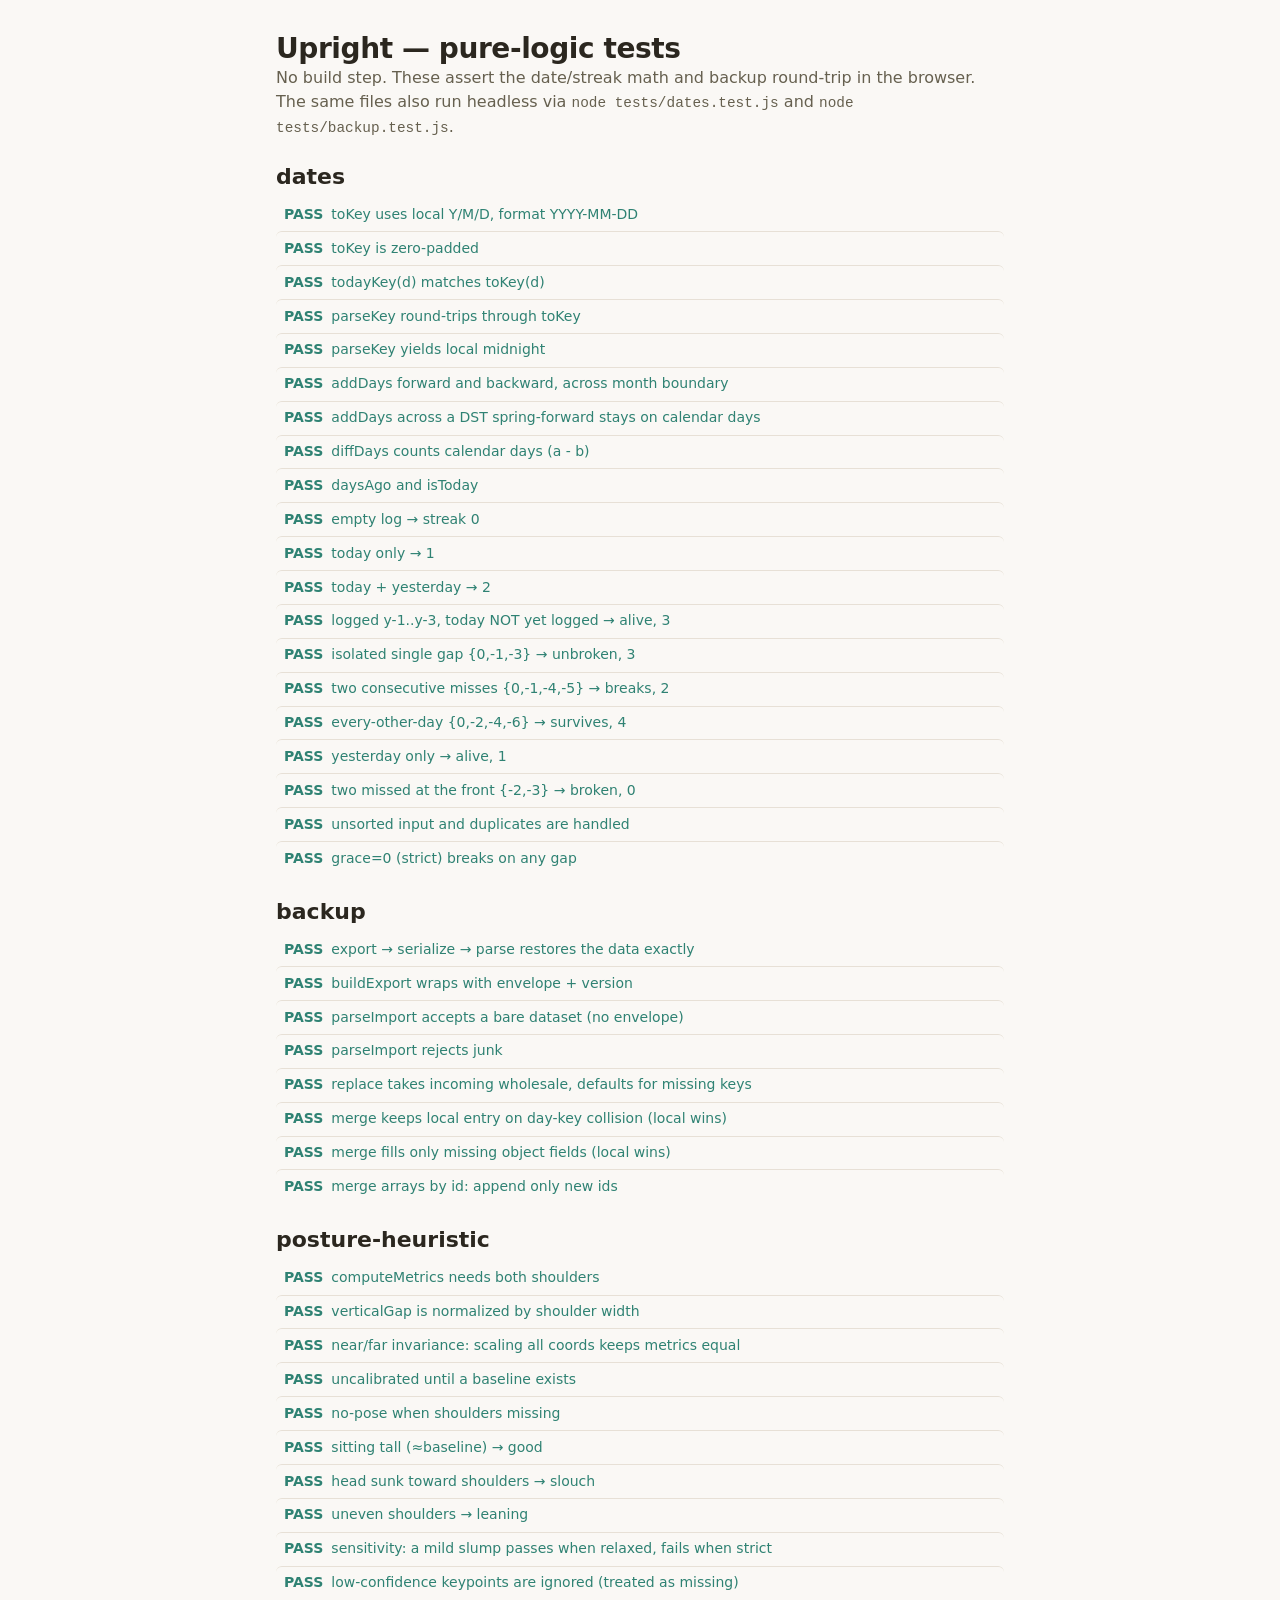
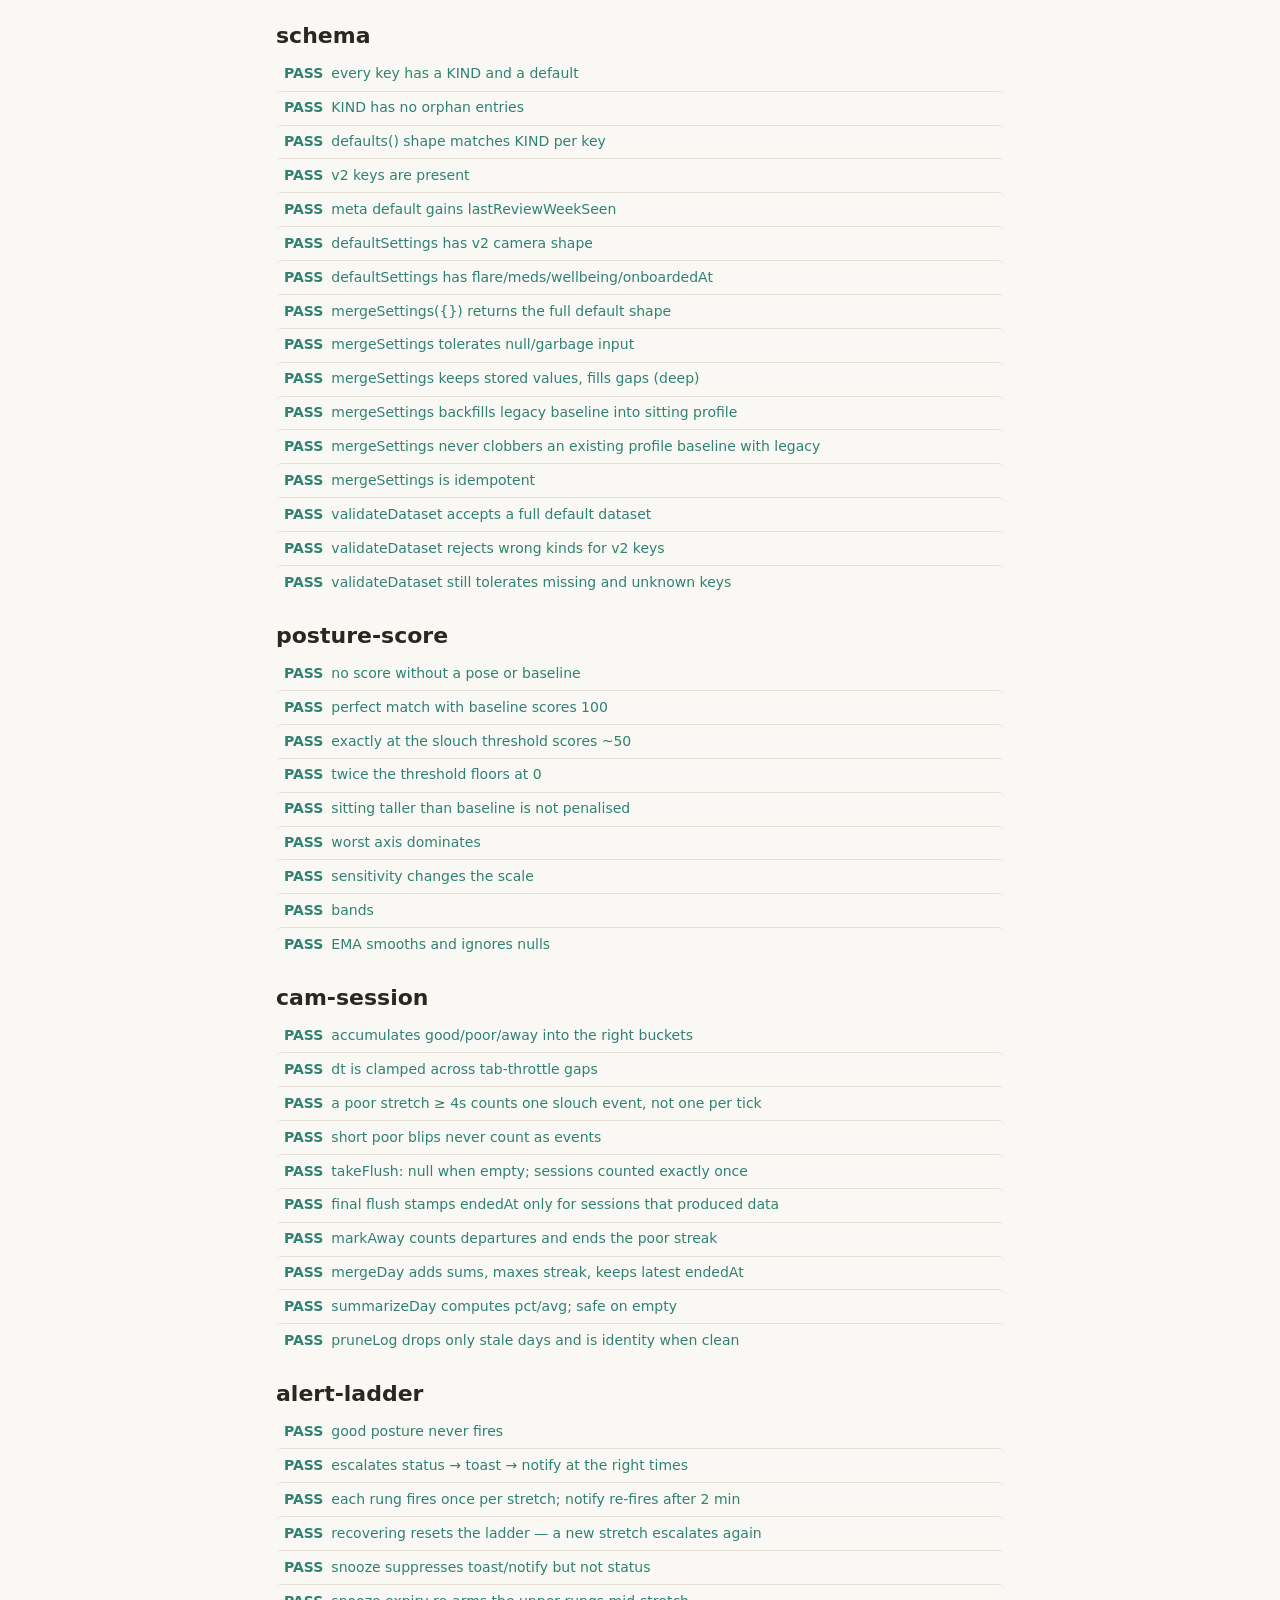
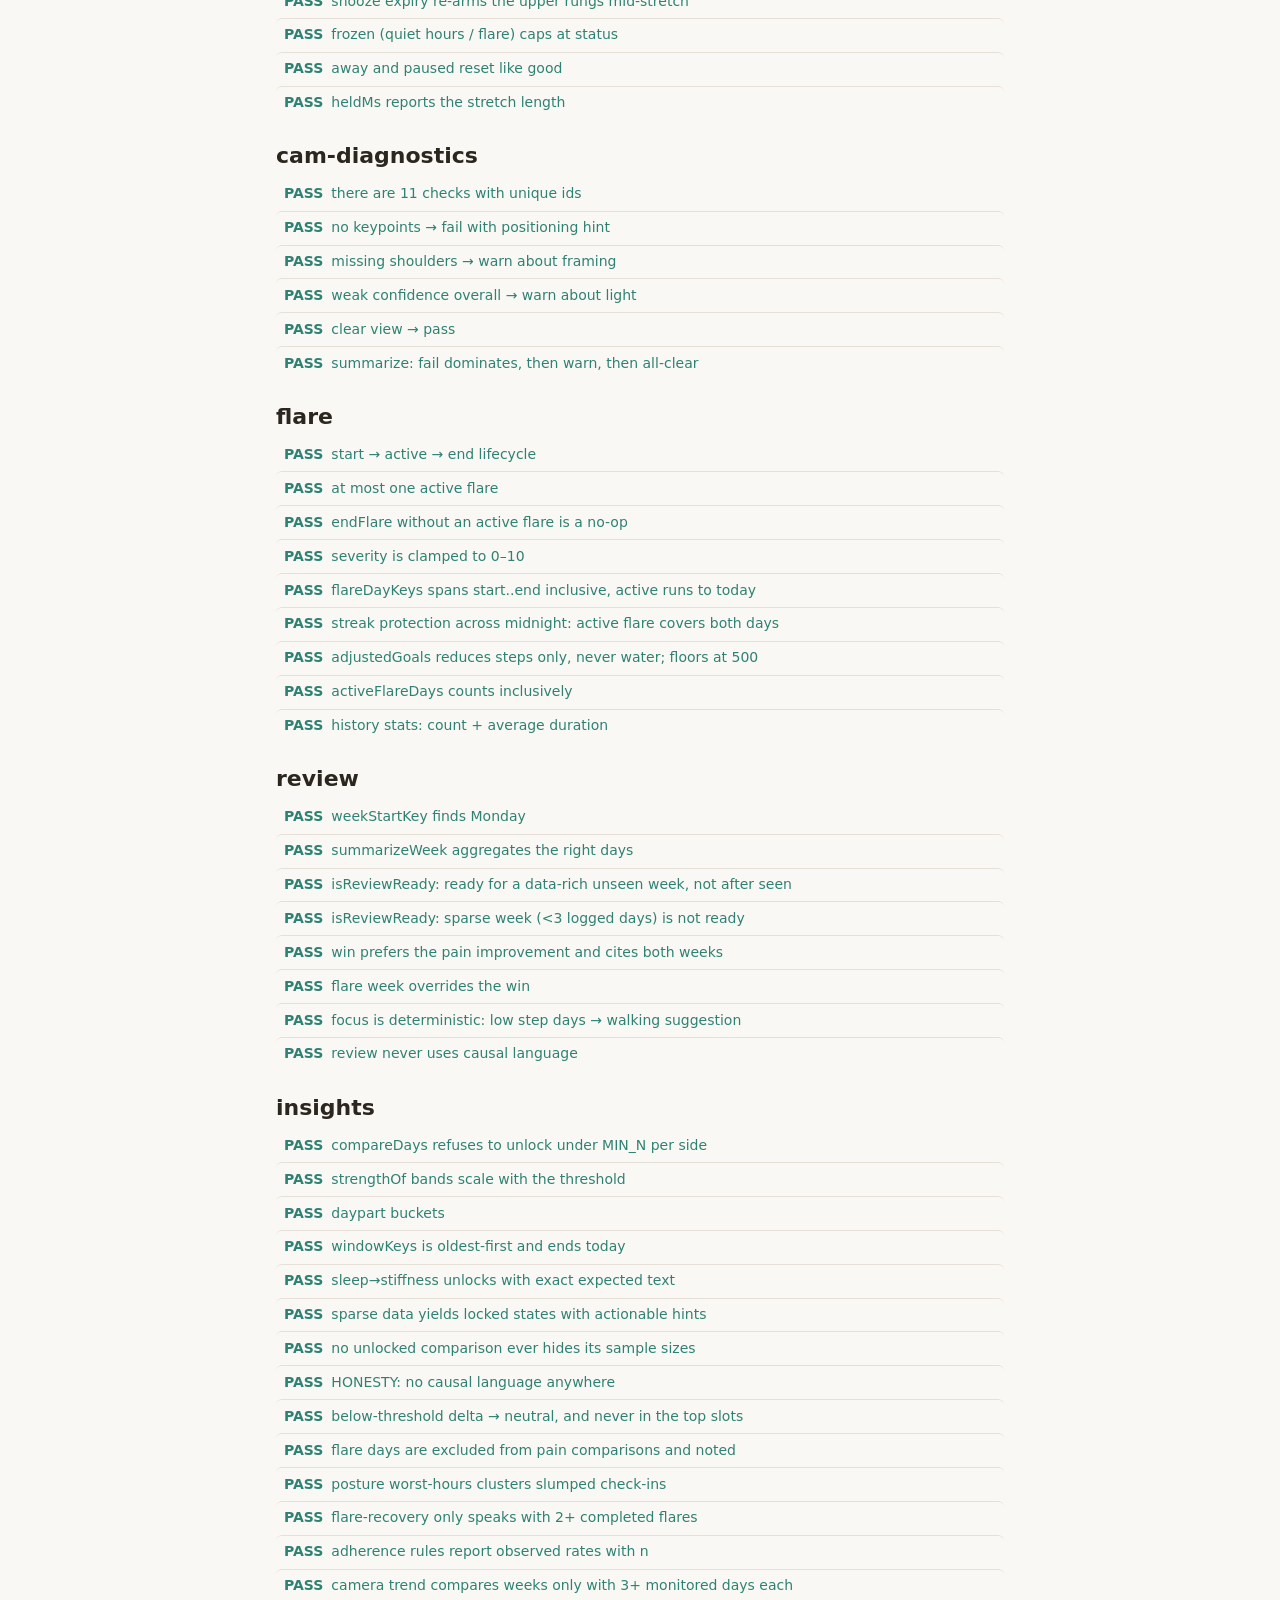
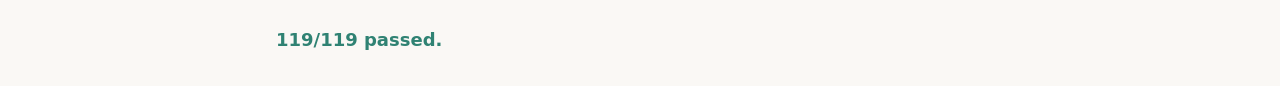
==== commit 5a375318: "Phase 6: health P1 — sleep log + wellbeing view, honest insights engine (14 rules), weekly review, f" ====
--- a/tests/index.html
+++ b/tests/index.html
@@ -33,9 +33,12 @@
     import camSessionSuite from './cam-session.test.js';
     import ladderSuite from './alert-ladder.test.js';
     import diagSuite from './cam-diagnostics.test.js';
+    import flareSuite from './flare.test.js';
+    import reviewSuite from './review.test.js';
+    import insightsSuite from './insights.test.js';
 
     const out = document.getElementById('out');
-    const suites = [datesSuite, backupSuite, postureSuite, schemaSuite, scoreSuite, camSessionSuite, ladderSuite, diagSuite];
+    const suites = [datesSuite, backupSuite, postureSuite, schemaSuite, scoreSuite, camSessionSuite, ladderSuite, diagSuite, flareSuite, reviewSuite, insightsSuite];
     let total = 0, failed = 0;
 
     for (const s of suites) {
--- a/styles/components.css
+++ b/styles/components.css
@@ -710,3 +710,255 @@
   .diag-row { grid-template-columns: 24px 1fr; }
   .diag-row__detail { grid-column: 2; }
 }
+
+/* --- dashboard hero -------------------------------------------------------- */
+.hero {
+  display: flex;
+  justify-content: space-between;
+  align-items: center;
+  gap: var(--space-5);
+  flex-wrap: wrap;
+}
+.hero__metric { min-width: 200px; }
+.hero__value {
+  font-family: var(--font-display);
+  font-size: var(--text-4xl);
+  font-weight: var(--weight-bold);
+  line-height: 1;
+  letter-spacing: var(--tracking-tight);
+  font-variant-numeric: tabular-nums;
+}
+.hero__of { font-size: var(--text-xl); color: var(--color-text-faint); font-weight: var(--weight-medium); }
+.hero__label { color: var(--color-text-muted); font-size: var(--text-sm); margin-top: var(--space-1); }
+.hero__label--prompt {
+  color: var(--color-text);
+  font-family: var(--font-display);
+  font-size: var(--text-xl);
+  font-weight: var(--weight-semibold);
+}
+.hero__sub { color: var(--color-text-faint); font-size: var(--text-sm); margin-top: var(--space-1); }
+.hero__rings { display: flex; gap: var(--space-5); }
+.hero__ring { display: flex; flex-direction: column; align-items: center; gap: var(--space-2); }
+
+.streak-chip {
+  font-size: var(--text-sm);
+  padding: var(--space-2) var(--space-3);
+  display: inline-flex;
+  align-items: center;
+  gap: var(--space-1);
+}
+
+/* Comfortable touch targets on the quick-log row. */
+.quick-actions .btn { min-height: 44px; }
+.posture-mini button {
+  min-width: 44px;
+  min-height: 44px;
+  display: inline-flex;
+  align-items: center;
+  justify-content: center;
+  color: var(--color-text-muted);
+}
+.posture-mini button:hover { color: var(--color-primary); }
+
+/* Posture check-in buttons (view version, with the figure icons). */
+.posture-btn svg { color: var(--color-text-muted); }
+.posture-btn:hover svg { color: var(--color-primary); }
+
+/* --- exercise timer ------------------------------------------------------- */
+.timer {
+  text-align: center;
+  background: var(--color-surface-2);
+  border-radius: var(--radius-md);
+  padding: var(--space-3);
+  margin-top: var(--space-3);
+}
+.timer__count {
+  font-family: var(--font-display);
+  font-size: var(--text-3xl);
+  font-weight: var(--weight-bold);
+  font-variant-numeric: tabular-nums;
+  line-height: 1.1;
+}
+.timer__count--hold { color: var(--color-primary); }
+.timer__count--done { color: var(--color-success-text); }
+.timer__phase { font-size: var(--text-sm); color: var(--color-text-muted); }
+.timer__dots { display: flex; justify-content: center; gap: var(--space-2); margin-top: var(--space-2); }
+.timer__dot {
+  width: 8px; height: 8px;
+  border-radius: 50%;
+  background: var(--color-border-strong);
+  transition: background var(--transition-fast), transform var(--transition-fast);
+}
+.timer__dot--active { background: var(--color-accent); transform: scale(1.25); }
+.timer__dot--done { background: var(--color-primary); }
+
+.ex-instructions { margin-top: var(--space-3); }
+.ex-instructions summary {
+  cursor: pointer;
+  font-size: var(--text-sm);
+  font-weight: var(--weight-medium);
+  color: var(--color-text-muted);
+}
+.ex-instructions summary:hover { color: var(--color-text); }
+
+/* --- thin progress bar ------------------------------------------------------ */
+.progress {
+  height: 6px;
+  border-radius: var(--radius-full);
+  background: var(--color-surface-2);
+  overflow: hidden;
+  margin-bottom: var(--space-3);
+}
+.progress__fill {
+  height: 100%;
+  width: 0;
+  border-radius: inherit;
+  background: var(--color-primary);
+  transition: width var(--duration-slow) var(--ease-out);
+}
+
+/* --- report stats + print ---------------------------------------------------- */
+.stat__value {
+  font-family: var(--font-display);
+  font-size: var(--text-2xl);
+  font-weight: var(--weight-bold);
+  font-variant-numeric: tabular-nums;
+  letter-spacing: var(--tracking-tight);
+}
+.stat__label { color: var(--color-text-muted); font-size: var(--text-sm); }
+.print-header { display: none; }
+
+@media print {
+  @page { margin: 14mm; }
+  .print-header {
+    display: flex;
+    justify-content: space-between;
+    align-items: baseline;
+    border-bottom: 2px solid #333;
+    padding-bottom: 6px;
+    margin-bottom: 14px;
+  }
+  .print-header strong { font-size: 15pt; }
+  .print-header span { font-size: 9pt; color: #555; }
+  .view-header { display: none; }
+  .card { page-break-inside: avoid; break-inside: avoid; }
+  .card + .card { margin-top: 10px; }
+  body { font-size: 10.5pt; }
+}
+
+/* --- settings sub-nav ------------------------------------------------------- */
+.settings-subnav {
+  position: sticky;
+  top: calc(var(--header-h) + var(--space-2));
+  z-index: 5;
+  display: flex;
+  gap: var(--space-2);
+  overflow-x: auto;
+  scrollbar-width: none;
+  padding: var(--space-2);
+  margin-bottom: var(--space-4);
+  background: color-mix(in srgb, var(--color-bg) 88%, transparent);
+  backdrop-filter: blur(6px);
+  border-radius: var(--radius-full);
+}
+.settings-subnav::-webkit-scrollbar { display: none; }
+.settings-subnav__pill {
+  flex: none;
+  padding: var(--space-1) var(--space-3);
+  border-radius: var(--radius-full);
+  border: 1px solid var(--color-border);
+  background: var(--color-surface);
+  color: var(--color-text-muted);
+  font-size: var(--text-sm);
+  font-weight: var(--weight-medium);
+}
+.settings-subnav__pill:hover { color: var(--color-text); border-color: var(--color-border-strong); text-decoration: none; }
+.settings-subnav__pill--danger { color: var(--color-danger-text); }
+.settings-section { scroll-margin-top: calc(var(--header-h) + 64px); }
+
+/* --- onboarding -------------------------------------------------------------- */
+.onboarding { min-height: 180px; }
+.onboarding__dots {
+  display: flex;
+  justify-content: center;
+  gap: var(--space-2);
+  margin-top: var(--space-4);
+}
+.onboarding__dot {
+  width: 8px; height: 8px;
+  border-radius: 50%;
+  background: var(--color-border-strong);
+  transition: background var(--transition-fast), transform var(--transition-fast);
+}
+.onboarding__dot--on { background: var(--color-primary); transform: scale(1.25); }
+
+/* --- insights + weekly review + flare banner -------------------------------- */
+.insight {
+  display: flex;
+  gap: var(--space-3);
+  align-items: flex-start;
+  padding: var(--space-3) 0;
+}
+.insight + .insight { border-top: 1px solid var(--color-border); }
+.insight__badge {
+  flex: none;
+  font-size: var(--text-xs);
+  font-weight: var(--weight-medium);
+  padding: 2px var(--space-2);
+  border-radius: var(--radius-full);
+  white-space: nowrap;
+  margin-top: 2px;
+}
+.insight__badge--strong { background: var(--color-success-soft); color: var(--color-success-text); }
+.insight__badge--moderate { background: var(--color-info-soft); color: var(--color-info-text); }
+.insight__badge--weak { background: var(--color-surface-2); color: var(--color-text-muted); }
+.insight__lock { color: var(--color-text-faint); margin-top: 3px; }
+.insight__text { font-size: var(--text-sm); color: var(--color-text); margin: 0; }
+.insight--locked .insight__text { color: var(--color-text-muted); }
+
+.review-deltas {
+  display: grid;
+  grid-template-columns: repeat(auto-fill, minmax(130px, 1fr));
+  gap: var(--space-3);
+}
+.review-delta { display: flex; flex-direction: column; gap: 2px; }
+.review-delta__value {
+  font-family: var(--font-display);
+  font-size: var(--text-xl);
+  font-weight: var(--weight-bold);
+  display: inline-flex;
+  align-items: center;
+  gap: var(--space-1);
+}
+.review-delta__dir--good { color: var(--color-success-text); display: inline-flex; }
+.review-delta__dir--bad { color: var(--color-danger-text); display: inline-flex; }
+.review-delta__label { font-size: var(--text-xs); color: var(--color-text-muted); }
+
+.flare-banner,
+.review-prompt {
+  display: flex;
+  align-items: center;
+  gap: var(--space-3);
+  padding: var(--space-3) var(--space-4);
+  border-radius: var(--radius-md);
+  font-size: var(--text-sm);
+  color: var(--color-text);
+  border: 1px solid transparent;
+}
+.flare-banner { background: var(--color-warn-soft); }
+.flare-banner svg { color: var(--color-warn-text); flex: none; }
+.review-prompt { background: var(--color-primary-soft); }
+.review-prompt svg { color: var(--color-primary); flex: none; }
+.flare-banner:hover, .review-prompt:hover { text-decoration: none; border-color: var(--color-border-strong); }
+.flare-banner__cta { margin-left: auto; font-weight: var(--weight-semibold); white-space: nowrap; }
+
+/* --- sleep hours stepper -------------------------------------------------------- */
+.sleep-hours { display: flex; align-items: center; gap: var(--space-3); }
+.sleep-hours__value {
+  font-family: var(--font-display);
+  font-size: var(--text-3xl);
+  font-weight: var(--weight-bold);
+  min-width: 90px;
+  text-align: center;
+  font-variant-numeric: tabular-nums;
+}
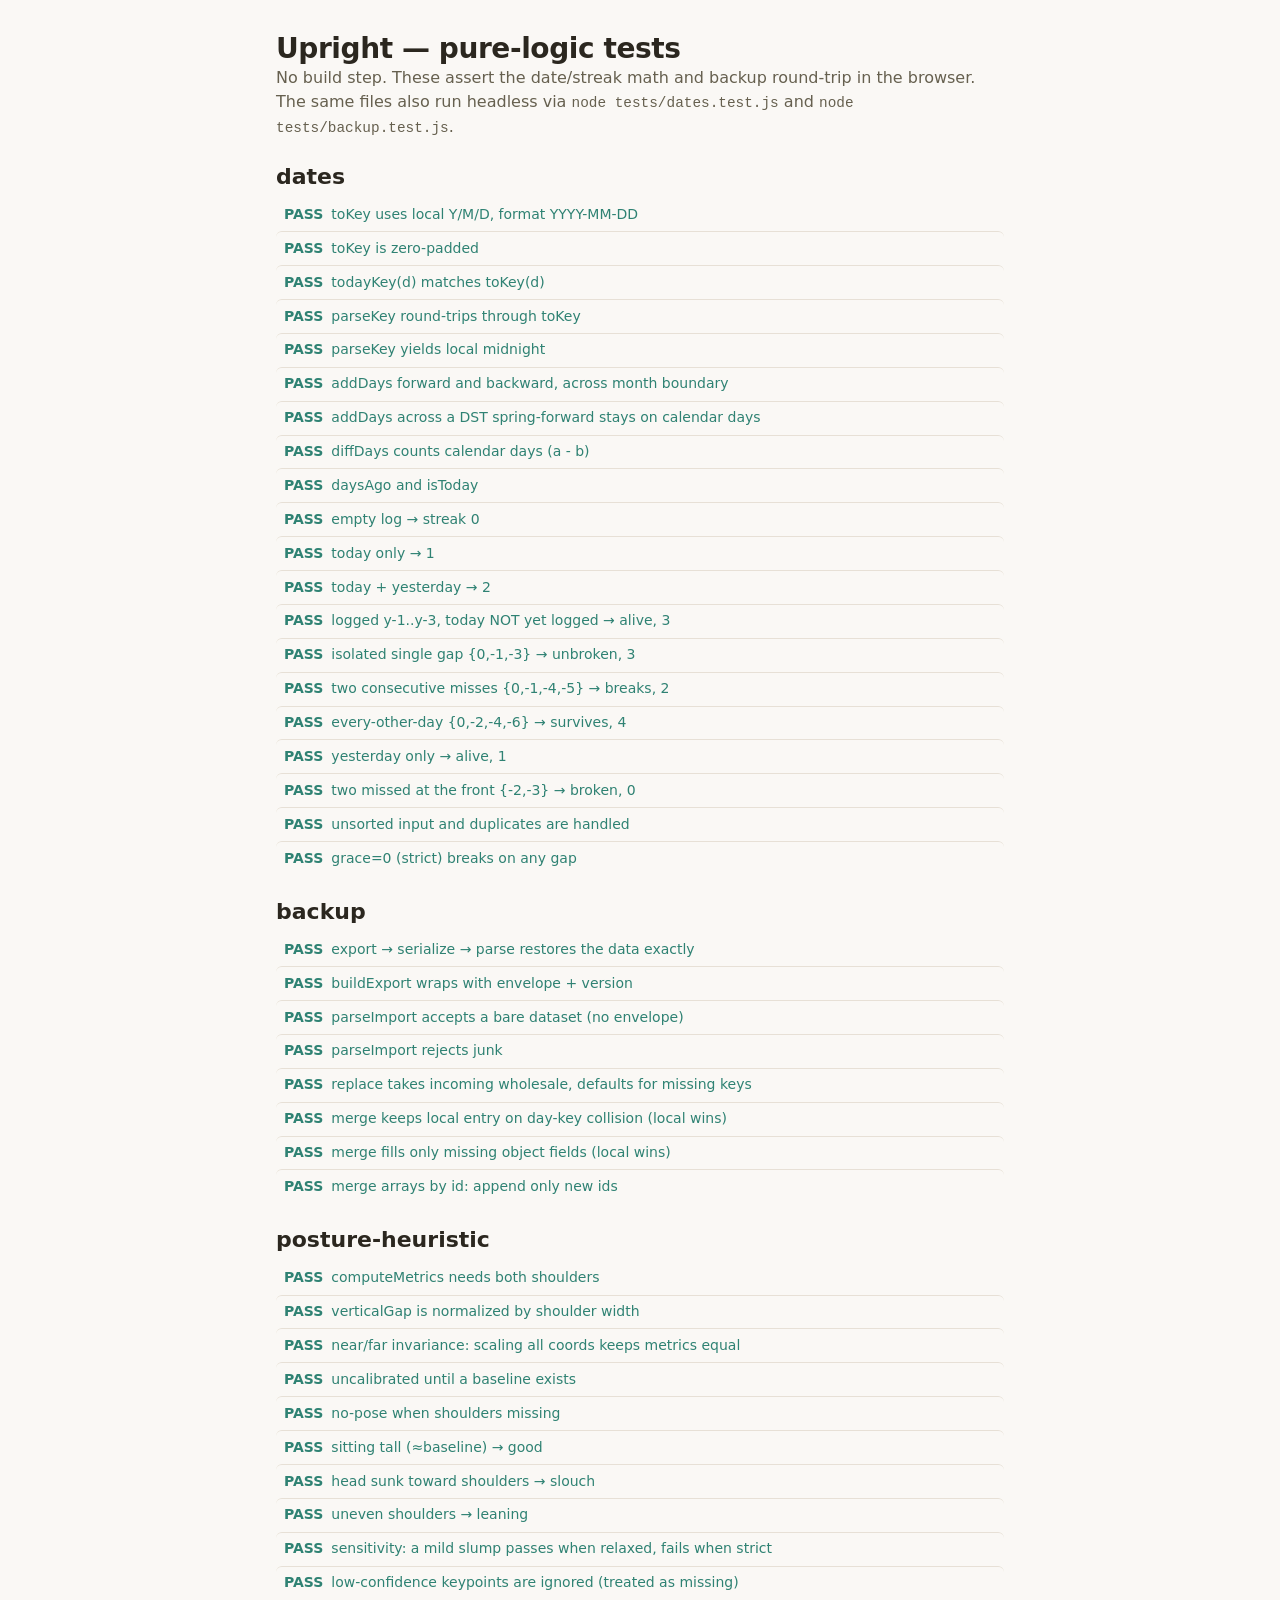
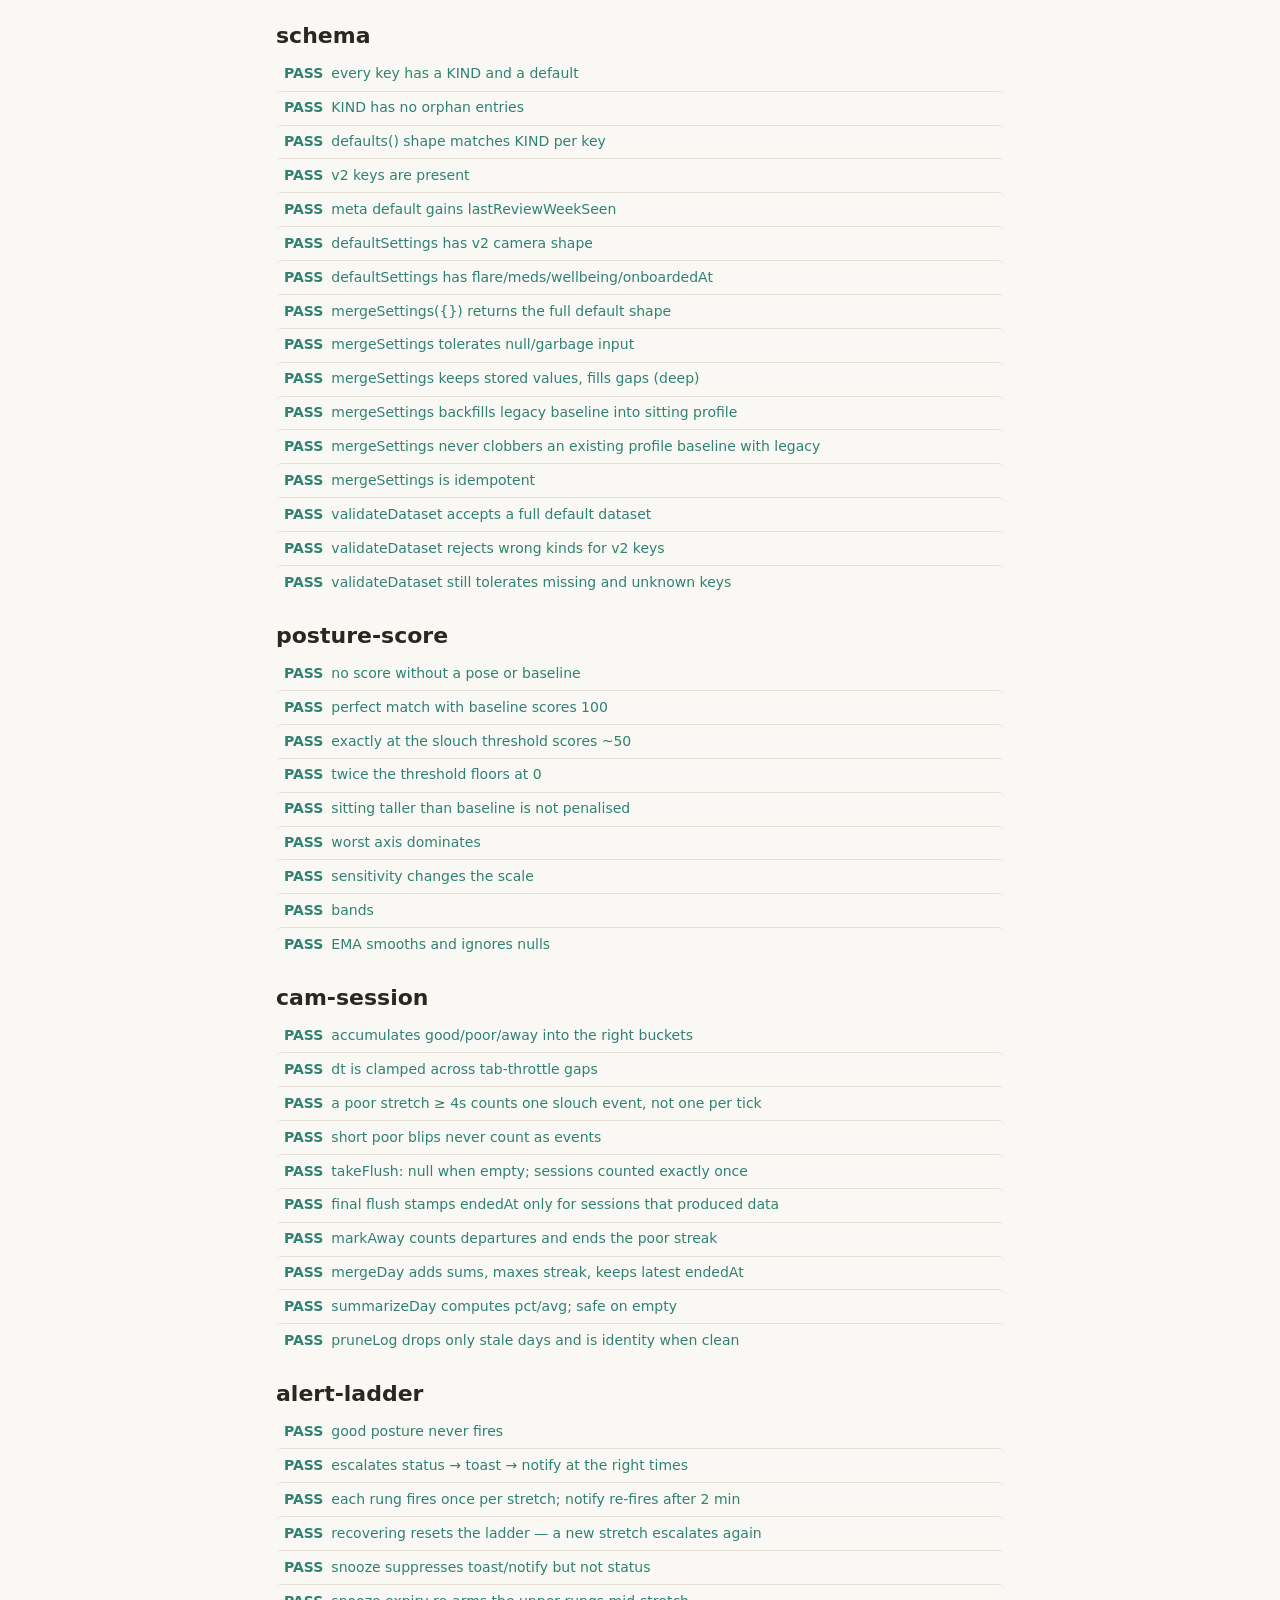
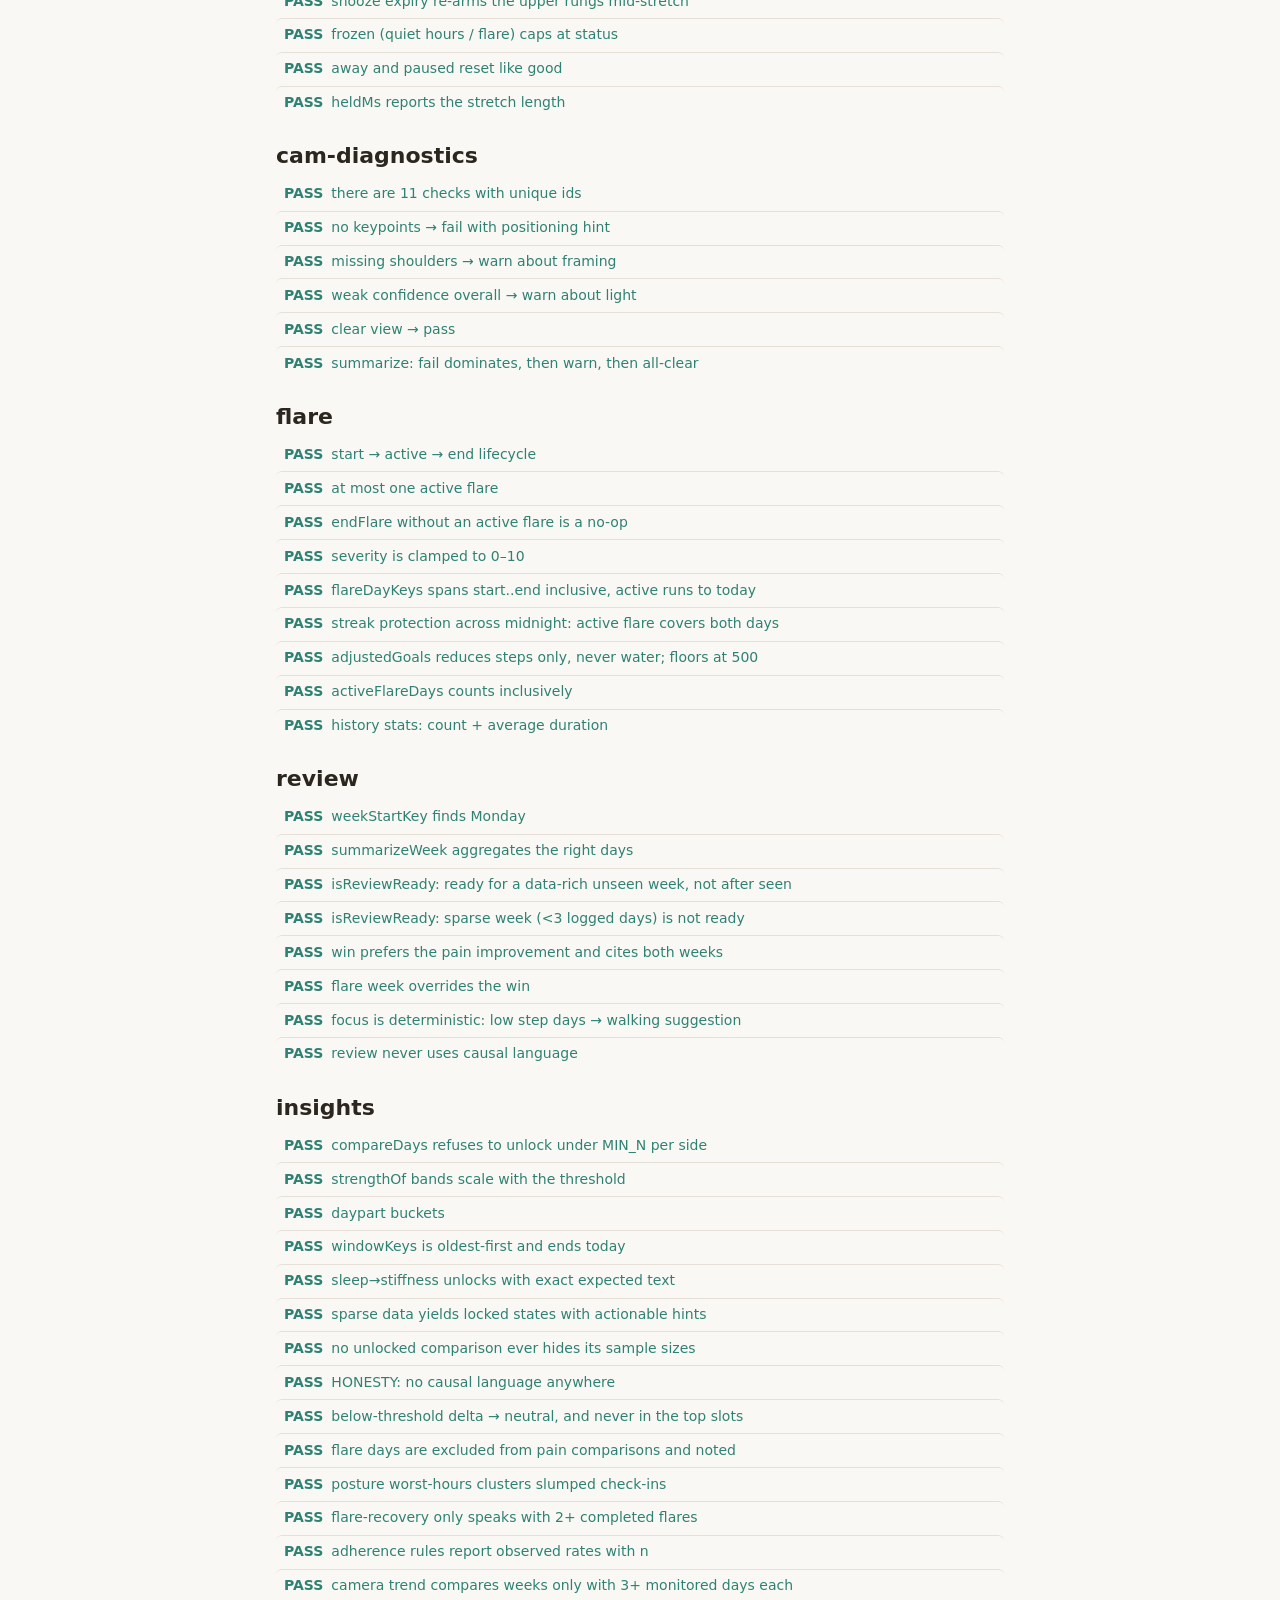
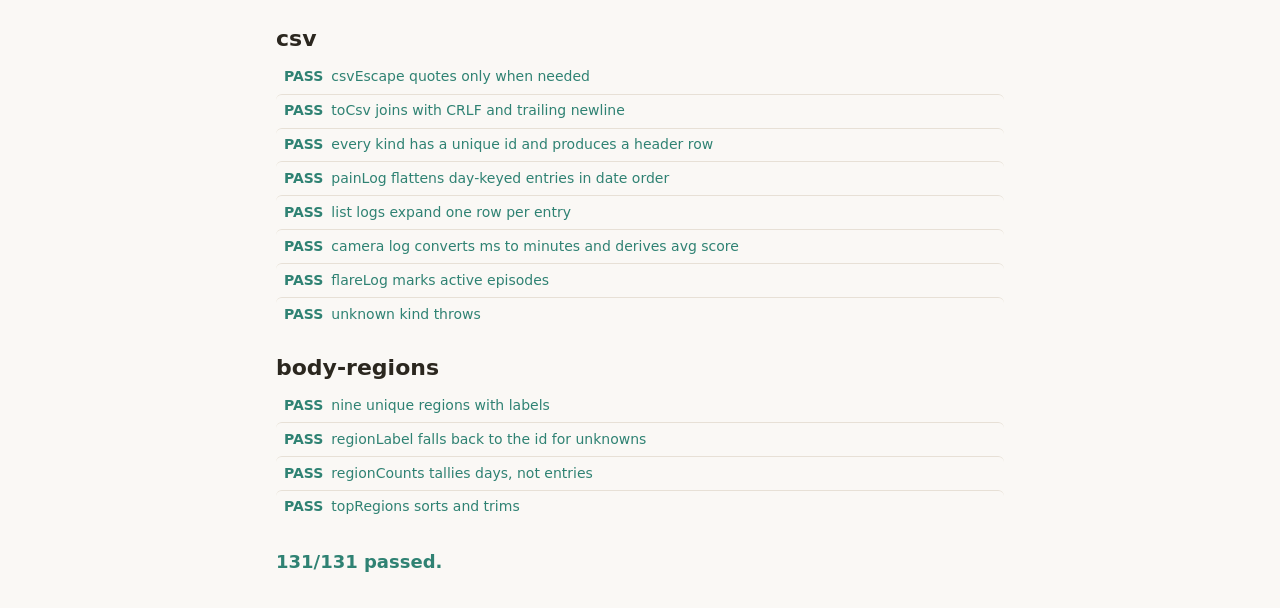
==== commit c47f408e: "Phase 7: health P2/P3 — meds log + reminders, body-map pain regions, sitting/breaks balance with cam" ====
--- a/tests/index.html
+++ b/tests/index.html
@@ -36,9 +36,11 @@
     import flareSuite from './flare.test.js';
     import reviewSuite from './review.test.js';
     import insightsSuite from './insights.test.js';
+    import csvSuite from './csv.test.js';
+    import bodyRegionsSuite from './body-regions.test.js';
 
     const out = document.getElementById('out');
-    const suites = [datesSuite, backupSuite, postureSuite, schemaSuite, scoreSuite, camSessionSuite, ladderSuite, diagSuite, flareSuite, reviewSuite, insightsSuite];
+    const suites = [datesSuite, backupSuite, postureSuite, schemaSuite, scoreSuite, camSessionSuite, ladderSuite, diagSuite, flareSuite, reviewSuite, insightsSuite, csvSuite, bodyRegionsSuite];
     let total = 0, failed = 0;
 
     for (const s of suites) {
--- a/styles/components.css
+++ b/styles/components.css
@@ -962,3 +962,61 @@
   text-align: center;
   font-variant-numeric: tabular-nums;
 }
+
+/* --- pain body map ----------------------------------------------------------- */
+.body-map-wrap { display: flex; justify-content: center; }
+.body-map { max-width: 220px; }
+.body-map__outline {
+  fill: var(--color-surface-2);
+  stroke: var(--color-border-strong);
+  stroke-width: 1.5;
+}
+.body-map__spine { stroke: var(--color-border-strong); stroke-dasharray: 3 4; stroke-width: 1.5; }
+.body-map__region {
+  fill: transparent;
+  stroke: var(--color-border-strong);
+  stroke-width: 1;
+  stroke-dasharray: 2 3;
+  cursor: pointer;
+  transition: fill var(--transition-fast);
+}
+.body-map__region:hover { fill: color-mix(in srgb, var(--color-danger) 18%, transparent); }
+.body-map__region:focus-visible {
+  outline: none;
+  stroke: var(--color-focus);
+  stroke-width: 2.5;
+  stroke-dasharray: none;
+}
+.body-map__region--on {
+  fill: color-mix(in srgb, var(--color-danger) 45%, transparent);
+  stroke: var(--color-danger);
+  stroke-dasharray: none;
+}
+
+/* --- breathing overlay ---------------------------------------------------------- */
+.breath { text-align: center; padding: var(--space-3) 0; }
+.breath__circle {
+  width: 110px;
+  height: 110px;
+  margin: 0 auto var(--space-4);
+  border-radius: 50%;
+  background: radial-gradient(circle at 35% 30%, var(--color-primary-soft), var(--color-primary));
+  transform: scale(0.72);
+  transition: transform 3.8s cubic-bezier(0.4, 0, 0.6, 1);
+}
+.breath__circle--in { transform: scale(1); }
+.breath__circle--still { transition: none; transform: scale(0.86); }
+.breath__phase {
+  font-family: var(--font-display);
+  font-size: var(--text-xl);
+  font-weight: var(--weight-semibold);
+}
+.breath__count {
+  font-family: var(--font-display);
+  font-size: var(--text-3xl);
+  font-weight: var(--weight-bold);
+  color: var(--color-primary);
+  min-height: 44px;
+  font-variant-numeric: tabular-nums;
+}
+.breath__remain { font-size: var(--text-sm); color: var(--color-text-muted); margin-bottom: var(--space-3); }
